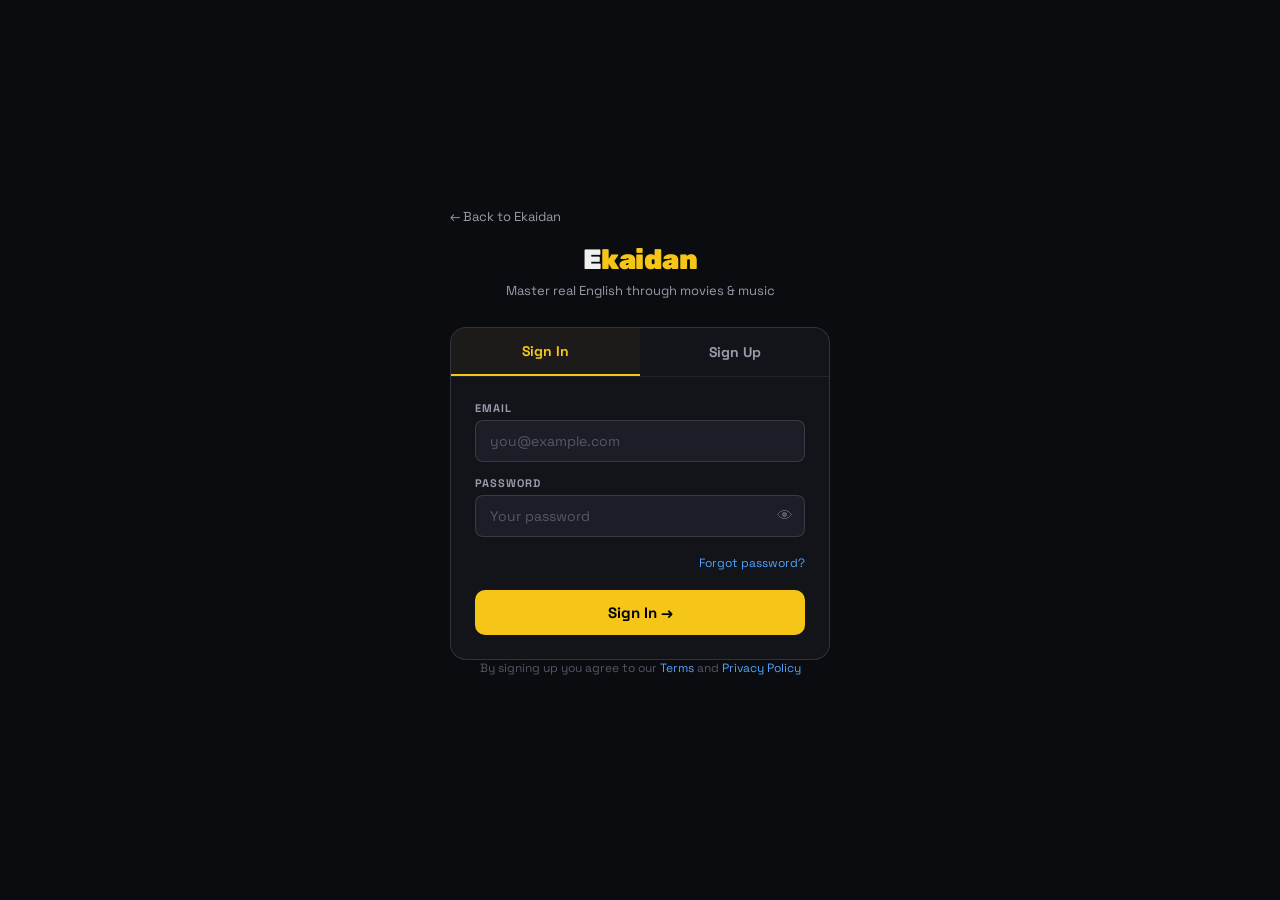
==== auth_page.html @ c8263b93 "twentysix" ====
<!DOCTYPE html>
<html lang="en">
<head>
  <meta charset="UTF-8">
  <meta name="viewport" content="width=device-width, initial-scale=1.0">
  <title>Ekaidan — Sign In</title>
  <link rel="stylesheet" href="style.css">
  <style>
    body { display: flex; align-items: center; justify-content: center; min-height: 100vh; background: var(--bg); }

    .auth-wrap {
      width: 100%; max-width: 420px; padding: 20px;
    }

    .auth-logo {
      text-align: center; margin-bottom: 28px;
    }
    .auth-logo .logo { font-size: 28px; font-weight: 900; }
    .auth-logo p { font-size: 13px; color: var(--txt2); margin-top: 6px; }

    .auth-box {
      background: var(--bg2);
      border: 0.5px solid var(--border2);
      border-radius: 16px;
      overflow: hidden;
    }

    .auth-tabs {
      display: flex;
      border-bottom: 0.5px solid var(--border);
    }
    .auth-tab {
      flex: 1; padding: 14px; text-align: center;
      font-size: 14px; font-weight: 700; cursor: pointer;
      color: var(--txt2); transition: all 0.15s;
      background: none; border: none; font-family: 'Space Grotesk', sans-serif;
    }
    .auth-tab.active { color: var(--yellow); border-bottom: 2px solid var(--yellow); background: rgba(245,197,24,0.04); }

    .auth-form { padding: 24px; display: flex; flex-direction: column; gap: 14px; }

    .auth-field { display: flex; flex-direction: column; gap: 5px; }
    .auth-field label { font-size: 11px; color: var(--txt2); font-weight: 700; letter-spacing: 1px; text-transform: uppercase; }
    .auth-field input {
      background: var(--bg3); border: 0.5px solid var(--border2);
      border-radius: 8px; padding: 11px 14px;
      font-size: 14px; color: var(--txt); font-family: 'Space Grotesk', sans-serif;
      outline: none; transition: border-color 0.2s; width: 100%;
    }
    .auth-field input:focus { border-color: var(--yellow); }
    .auth-field input::placeholder { color: var(--txt3); }

    .auth-hint { font-size: 11px; color: var(--txt3); }

    .auth-btn {
      background: var(--yellow); color: #000;
      border: none; border-radius: 10px; padding: 13px;
      font-size: 15px; font-weight: 700; cursor: pointer;
      font-family: 'Space Grotesk', sans-serif;
      transition: all 0.15s; margin-top: 4px;
    }
    .auth-btn:hover { opacity: 0.9; transform: translateY(-1px); }
    .auth-btn:disabled { opacity: 0.5; cursor: not-allowed; transform: none; }

    .auth-divider {
      display: flex; align-items: center; gap: 10px;
      font-size: 11px; color: var(--txt3);
    }
    .auth-divider::before, .auth-divider::after {
      content: ''; flex: 1; height: 0.5px; background: var(--border2);
    }

    .auth-error {
      background: rgba(255,92,92,0.1); border: 0.5px solid rgba(255,92,92,0.3);
      border-radius: 8px; padding: 10px 14px;
      font-size: 13px; color: var(--red); display: none;
    }
    .auth-error.show { display: block; }

    .auth-success {
      background: rgba(34,217,138,0.1); border: 0.5px solid rgba(34,217,138,0.3);
      border-radius: 8px; padding: 10px 14px;
      font-size: 13px; color: var(--green); display: none; text-align: center;
    }
    .auth-success.show { display: block; }

    .auth-footer { text-align: center; padding: 0 24px 20px; font-size: 12px; color: var(--txt3); }
    .auth-footer a { color: var(--blue); cursor: pointer; text-decoration: none; }

    .password-wrap { position: relative; }
    .password-wrap input { padding-right: 42px; }
    .pw-toggle {
      position: absolute; right: 12px; top: 50%; transform: translateY(-50%);
      background: none; border: none; color: var(--txt3); cursor: pointer;
      font-size: 16px; padding: 0; line-height: 1;
    }
    .pw-toggle:hover { color: var(--txt2); }

    .username-check {
      font-size: 11px; margin-top: 3px; min-height: 14px;
    }
    .username-check.ok { color: var(--green); }
    .username-check.taken { color: var(--red); }

    .strength-bar { height: 3px; border-radius: 2px; margin-top: 5px; background: var(--bg3); overflow: hidden; }
    .strength-fill { height: 100%; border-radius: 2px; transition: all 0.3s; }

    .back-link {
      display: inline-flex; align-items: center; gap: 6px;
      font-size: 13px; color: var(--txt2); cursor: pointer;
      margin-bottom: 18px; text-decoration: none;
    }
    .back-link:hover { color: var(--txt); }
  </style>
</head>
<body>

<div class="auth-wrap">
  <a class="back-link" href="index.html">← Back to Ekaidan</a>

  <div class="auth-logo">
    <div class="logo">E<span>kaidan</span></div>
    <p>Master real English through movies &amp; music</p>
  </div>

  <div class="auth-box">
    <div class="auth-tabs">
      <button class="auth-tab active" id="tab-signin" onclick="switchTab('signin')">Sign In</button>
      <button class="auth-tab" id="tab-signup" onclick="switchTab('signup')">Sign Up</button>
    </div>

    <!-- SIGN IN -->
    <div id="form-signin" class="auth-form">
      <div class="auth-error" id="signin-error"></div>
      <div class="auth-field">
        <label>Email</label>
        <input type="email" id="signin-email" placeholder="you@example.com" autocomplete="email">
      </div>
      <div class="auth-field">
        <label>Password</label>
        <div class="password-wrap">
          <input type="password" id="signin-password" placeholder="Your password" autocomplete="current-password">
          <button class="pw-toggle" onclick="togglePw('signin-password', this)" type="button">👁</button>
        </div>
      </div>
      <div style="text-align:right">
        <a href="#" onclick="showReset()" style="font-size:12px;color:var(--blue);text-decoration:none">Forgot password?</a>
      </div>
      <button class="auth-btn" id="signin-btn" onclick="doSignIn()">Sign In →</button>
      <div class="auth-success" id="signin-success"></div>
    </div>

    <!-- SIGN UP -->
    <div id="form-signup" class="auth-form" style="display:none">
      <div class="auth-error" id="signup-error"></div>
      <div class="auth-field">
        <label>Username <span style="color:var(--txt3);font-weight:400">(shown on leaderboard)</span></label>
        <input type="text" id="signup-username" placeholder="e.g. Yuki_Kaze" maxlength="20"
               oninput="checkUsername(this.value)" autocomplete="username">
        <div class="username-check" id="username-check"></div>
      </div>
      <div class="auth-field">
        <label>Email</label>
        <input type="email" id="signup-email" placeholder="you@example.com" autocomplete="email">
      </div>
      <div class="auth-field">
        <label>Password</label>
        <div class="password-wrap">
          <input type="password" id="signup-password" placeholder="Min 8 characters"
                 oninput="checkStrength(this.value)" autocomplete="new-password">
          <button class="pw-toggle" onclick="togglePw('signup-password', this)" type="button">👁</button>
        </div>
        <div class="strength-bar"><div class="strength-fill" id="strength-fill"></div></div>
        <div class="auth-hint" id="strength-label"></div>
      </div>
      <button class="auth-btn" id="signup-btn" onclick="doSignUp()">Create Account →</button>
      <div class="auth-success" id="signup-success"></div>
    </div>

    <!-- PASSWORD RESET -->
    <div id="form-reset" class="auth-form" style="display:none">
      <div style="font-size:14px;color:var(--txt2);text-align:center;margin-bottom:4px">Enter your email to reset your password.</div>
      <div class="auth-error" id="reset-error"></div>
      <div class="auth-field">
        <label>Email</label>
        <input type="email" id="reset-email" placeholder="you@example.com">
      </div>
      <button class="auth-btn" onclick="doReset()">Send Reset Link →</button>
      <div class="auth-success" id="reset-success"></div>
      <div style="text-align:center"><a href="#" onclick="switchTab('signin')" style="font-size:12px;color:var(--txt2)">← Back to sign in</a></div>
    </div>
  </div>

  <div class="auth-footer">
    By signing up you agree to our <a href="#">Terms</a> and <a href="#">Privacy Policy</a>
  </div>
</div>

<script src="site.js"></script>
<script>
/* ── TAB SWITCH ── */
function switchTab(tab) {
  ['signin','signup'].forEach(t => {
    document.getElementById(`tab-${t}`).classList.toggle('active', t === tab);
    document.getElementById(`form-${t}`).style.display = t === tab ? 'flex' : 'none';
  });
  document.getElementById('form-reset').style.display = 'none';
  clearErrors();
}

function showReset() {
  ['signin','signup'].forEach(t => {
    document.getElementById(`tab-${t}`).classList.remove('active');
    document.getElementById(`form-${t}`).style.display = 'none';
  });
  document.getElementById('form-reset').style.display = 'flex';
}

function clearErrors() {
  document.querySelectorAll('.auth-error, .auth-success').forEach(el => {
    el.classList.remove('show'); el.textContent = '';
  });
}

/* ── PASSWORD TOGGLE ── */
function togglePw(id, btn) {
  const inp = document.getElementById(id);
  const show = inp.type === 'password';
  inp.type = show ? 'text' : 'password';
  btn.textContent = show ? '🙈' : '👁';
}

/* ── PASSWORD STRENGTH ── */
function checkStrength(pw) {
  const fill  = document.getElementById('strength-fill');
  const label = document.getElementById('strength-label');
  let score = 0;
  if (pw.length >= 8)  score++;
  if (/[A-Z]/.test(pw)) score++;
  if (/[0-9]/.test(pw)) score++;
  if (/[^A-Za-z0-9]/.test(pw)) score++;
  const colors = ['#ff5c5c','#ff8c3a','#f5c518','#22d98a'];
  const labels = ['Too short','Weak','Good','Strong 💪'];
  fill.style.width  = score ? (score * 25) + '%' : '0';
  fill.style.background = colors[score - 1] || 'transparent';
  label.textContent = pw.length ? labels[score - 1] || '' : '';
  label.style.color = colors[score - 1] || 'var(--txt3)';
}

/* ── USERNAME CHECK ── */
let usernameTimer;
async function checkUsername(val) {
  const el = document.getElementById('username-check');
  clearTimeout(usernameTimer);
  val = val.trim();
  if (!val) { el.textContent = ''; return; }
  if (!/^[a-zA-Z0-9_]{3,20}$/.test(val)) {
    el.textContent = 'Letters, numbers and _ only, 3–20 chars'; el.className = 'username-check taken'; return;
  }
  el.textContent = 'Checking…'; el.className = 'username-check';
  usernameTimer = setTimeout(async () => {
    try {
      const rows = await DB.getUserByUsername(val);
      if (rows && rows.length > 0) {
        el.textContent = '✗ Username taken'; el.className = 'username-check taken';
      } else {
        el.textContent = '✓ Available!'; el.className = 'username-check ok';
      }
    } catch { el.textContent = ''; }
  }, 500);
}

/* ── SIGN IN ── */
async function doSignIn() {
  const email = document.getElementById('signin-email').value.trim();
  const pw    = document.getElementById('signin-password').value;
  const errEl = document.getElementById('signin-error');
  const btn   = document.getElementById('signin-btn');

  if (!email || !pw) { showErr(errEl, 'Please fill in all fields.'); return; }

  btn.disabled = true; btn.textContent = 'Signing in…';
  try {
    const data = await AUTH.signIn(email, pw);
    if (data.error) { showErr(errEl, friendlyError(data.error.message)); return; }

    // Save session
    sessionStorage.setItem('ekaidan_session', JSON.stringify(data.session));
    sessionStorage.setItem('ekaidan_user', JSON.stringify(data.user));

    // Load profile then redirect
    const profile = await DB.getProfile(data.user.id);
    if (profile) sessionStorage.setItem('ekaidan_profile', JSON.stringify(profile));

    const redirect = sessionStorage.getItem('auth_redirect') || 'index.html';
    sessionStorage.removeItem('auth_redirect');
    window.location.href = redirect;
  } catch(e) {
    showErr(errEl, 'Something went wrong. Try again.');
  } finally {
    btn.disabled = false; btn.textContent = 'Sign In →';
  }
}

/* ── SIGN UP ── */
async function doSignUp() {
  const username = document.getElementById('signup-username').value.trim();
  const email    = document.getElementById('signup-email').value.trim();
  const pw       = document.getElementById('signup-password').value;
  const errEl    = document.getElementById('signup-error');
  const sucEl    = document.getElementById('signup-success');
  const btn      = document.getElementById('signup-btn');
  const checkEl  = document.getElementById('username-check');

  if (!username || !email || !pw) { showErr(errEl, 'Please fill in all fields.'); return; }
  if (!/^[a-zA-Z0-9_]{3,20}$/.test(username)) { showErr(errEl, 'Invalid username format.'); return; }
  if (pw.length < 8) { showErr(errEl, 'Password must be at least 8 characters.'); return; }
  if (checkEl.classList.contains('taken')) { showErr(errEl, 'Please choose a different username.'); return; }

  btn.disabled = true; btn.textContent = 'Creating account…';
  try {
    const data = await AUTH.signUp(email, pw);
    if (data.error) { showErr(errEl, friendlyError(data.error.message)); return; }

    // Insert profile row
    if (data.user) {
      await DB.insertProfile({ id: data.user.id, username, xp: 0, level: 1, streak: 0 });
    }

    sucEl.textContent = '🎉 Account created! Check your email to confirm, then sign in.';
    sucEl.classList.add('show');
    errEl.classList.remove('show');

    setTimeout(() => switchTab('signin'), 3000);
  } catch(e) {
    showErr(errEl, 'Something went wrong. Try again.');
  } finally {
    btn.disabled = false; btn.textContent = 'Create Account →';
  }
}

/* ── RESET ── */
async function doReset() {
  const email = document.getElementById('reset-email').value.trim();
  const errEl = document.getElementById('reset-error');
  const sucEl = document.getElementById('reset-success');
  if (!email) { showErr(errEl, 'Please enter your email.'); return; }
  try {
    await AUTH.resetPassword(email);
    sucEl.textContent = '✓ Reset link sent! Check your inbox.';
    sucEl.classList.add('show');
    errEl.classList.remove('show');
  } catch(e) {
    showErr(errEl, 'Could not send reset link. Check your email.');
  }
}

function showErr(el, msg) { el.textContent = msg; el.classList.add('show'); }
function friendlyError(msg) {
  if (msg.includes('Invalid login')) return 'Incorrect email or password.';
  if (msg.includes('already registered')) return 'This email is already registered.';
  if (msg.includes('not confirmed')) return 'Please confirm your email first.';
  return msg;
}

/* ── AUTO-FILL TAB FROM URL ── */
const params = new URLSearchParams(location.search);
if (params.get('tab') === 'signup') switchTab('signup');

/* ── ALREADY LOGGED IN? ── */
if (AUTH.currentUser()) {
  window.location.href = sessionStorage.getItem('auth_redirect') || 'index.html';
}
</script>
</body>
</html>
---- style.css ----
@import url('https://fonts.googleapis.com/css2?family=Space+Grotesk:wght@400;500;700&family=Rubik:wght@400;500;700;900&display=swap');
*{box-sizing:border-box;margin:0;padding:0}
:root{
  --bg:#0b0c10;--bg2:#13141a;--bg3:#1c1e27;
  --border:rgba(255,255,255,0.07);
  --border2:rgba(255,255,255,0.13);
  --txt:#f0f0f0;--txt2:#9a9aaa;--txt3:#555568;
  --yellow:#f5c518;--green:#22d98a;--blue:#4fa3ff;
  --purple:#a78bfa;--red:#ff5c5c;--orange:#ff8c3a;
  --r:10px;--r2:16px;
}
body{font-family:'Space Grotesk',sans-serif;background:var(--bg);color:var(--txt);overflow-x:hidden}
h1,h2,h3,.logo{font-family:'Rubik',sans-serif}

nav{display:flex;align-items:center;justify-content:space-between;padding:14px 28px;border-bottom:0.5px solid var(--border);background:var(--bg)}
.logo{font-size:20px;font-weight:900;letter-spacing:-0.5px;color:var(--txt)}
.logo span{color:var(--yellow)}
.nav-r{display:flex;align-items:center;gap:16px}
.xp-bar-mini{display:flex;align-items:center;gap:8px;background:var(--bg3);padding:6px 12px;border-radius:100px;border:0.5px solid var(--border2)}
.xp-track{width:80px;height:5px;background:var(--bg);border-radius:3px;overflow:hidden}
.xp-fill{height:100%;width:62%;background:var(--yellow);border-radius:3px;transition:width 0.6s}
.xp-label{font-size:12px;color:var(--yellow);font-weight:700}
.level-badge{background:var(--yellow);color:#000;font-size:11px;font-weight:700;padding:4px 10px;border-radius:100px}
.nav-btn{background:var(--green);color:#000;font-size:13px;font-weight:700;padding:7px 18px;border-radius:100px;border:none;cursor:pointer;font-family:'Space Grotesk',sans-serif}

.hero{padding:56px 28px 40px;text-align:center;position:relative}
.hero-eyebrow{display:inline-flex;align-items:center;gap:8px;background:var(--bg3);border:0.5px solid var(--border2);border-radius:100px;padding:5px 14px;font-size:12px;color:var(--txt2);margin-bottom:20px}
.pulse{width:7px;height:7px;background:var(--green);border-radius:50%;animation:pulse 1.4s ease-in-out infinite}
@keyframes pulse{0%,100%{transform:scale(1);opacity:1}50%{transform:scale(1.5);opacity:0.5}}
.hero h1{font-size:54px;font-weight:900;line-height:1.0;letter-spacing:-2px;margin-bottom:16px}
.hero h1 .hl{color:var(--yellow)}
.hero p{font-size:16px;color:var(--txt2);max-width:440px;margin:0 auto 28px;line-height:1.6}

.modes-row{display:flex;gap:10px;justify-content:center;flex-wrap:wrap;margin-bottom:40px}
.mode-btn{display:flex;align-items:center;gap:8px;background:var(--bg3);border:0.5px solid var(--border2);padding:10px 18px;border-radius:100px;font-size:14px;font-weight:500;cursor:pointer;transition:all 0.15s;color:var(--txt)}
.mode-btn:hover,.mode-btn.active{border-color:var(--yellow);color:var(--yellow)}
.mode-icon{font-size:16px;width:16px;height:16px}

.section{padding:0 28px 48px;max-width:860px;margin:0 auto}
.sec-head{display:flex;align-items:center;justify-content:space-between;margin-bottom:16px}
.sec-title{font-size:13px;font-weight:700;color:var(--txt2);letter-spacing:1.5px;text-transform:uppercase}
.sec-link{font-size:12px;color:var(--blue);cursor:pointer}

.scene-card-big{background:var(--bg2);border:0.5px solid var(--border2);border-radius:var(--r2);overflow:hidden;margin-bottom:12px;cursor:pointer;transition:border-color 0.15s}
.scene-card-big:hover{border-color:rgba(255,255,255,0.25)}
.scene-screen{background:var(--bg3);height:160px;display:flex;align-items:center;justify-content:center;position:relative;border-bottom:0.5px solid var(--border)}
.screen-inner{text-align:center}
.movie-title{font-size:11px;color:var(--txt3);letter-spacing:2px;text-transform:uppercase;margin-bottom:8px}
.play-circle{width:50px;height:50px;border-radius:50%;border:2px solid rgba(255,255,255,0.3);display:flex;align-items:center;justify-content:center;margin:0 auto}
.play-tri{border-left:18px solid #fff;border-top:10px solid transparent;border-bottom:10px solid transparent;margin-left:4px}
.scene-tags{display:flex;gap:6px;position:absolute;top:10px;left:12px}
.tag{font-size:10px;font-weight:700;padding:3px 9px;border-radius:100px}
.tag.diff-easy{background:rgba(34,217,138,0.15);color:var(--green)}
.tag.diff-med{background:rgba(245,197,24,0.15);color:var(--yellow)}
.tag.diff-hard{background:rgba(255,92,92,0.15);color:var(--red)}
.tag.genre{background:rgba(255,255,255,0.07);color:var(--txt2)}
.xp-tag{position:absolute;top:10px;right:12px;background:rgba(245,197,24,0.2);color:var(--yellow);font-size:11px;font-weight:700;padding:3px 9px;border-radius:100px}

.scene-bottom{display:flex;align-items:center;justify-content:space-between;padding:12px 16px}
.scene-info .title{font-size:14px;font-weight:700;margin-bottom:2px}
.scene-info .sub{font-size:12px;color:var(--txt2)}
.scene-meta{display:flex;gap:8px;align-items:center}
.hearts{display:flex;gap:3px}
.heart{width:10px;height:10px;background:var(--red);clip-path:polygon(50% 90%,10% 40%,30% 10%,50% 30%,70% 10%,90% 40%)}
.combo-badge{background:var(--orange);color:#fff;font-size:11px;font-weight:700;padding:3px 9px;border-radius:100px}

.cards-3{display:grid;grid-template-columns:repeat(3,1fr);gap:10px;margin-bottom:12px}
.mini-card{background:var(--bg2);border:0.5px solid var(--border2);border-radius:var(--r);padding:14px;cursor:pointer;transition:border-color 0.2s,transform 0.15s}
.mini-card:hover{border-color:rgba(255,255,255,0.2);transform:translateY(-2px)}
.mini-card .mc-icon{font-size:22px;width:22px;height:22px;margin-bottom:10px}
.mini-card .mc-title{font-size:13px;font-weight:700;margin-bottom:3px}
.mini-card .mc-sub{font-size:11px;color:var(--txt2);line-height:1.4}
.mini-card .mc-xp{font-size:11px;color:var(--yellow);font-weight:700;margin-top:8px}

.challenge-section{background:var(--bg2);border:0.5px solid var(--border2);border-radius:var(--r2);padding:20px;margin-bottom:48px;margin-left:28px;margin-right:28px;max-width:860px;margin-left:auto;margin-right:auto}
.ch-head{display:flex;align-items:center;justify-content:space-between;margin-bottom:16px}
.ch-title{font-size:15px;font-weight:700}
.ch-badge{background:rgba(167,139,250,0.2);color:var(--purple);font-size:11px;font-weight:700;padding:4px 10px;border-radius:100px}
.ch-question{font-size:20px;font-weight:700;text-align:center;margin:20px 0;color:var(--txt)}
.ch-blanks{text-align:center;margin-bottom:20px}
.blank{display:inline-block;border-bottom:2px solid var(--yellow);min-width:80px;text-align:center;color:var(--yellow);font-weight:700;font-size:18px;padding:0 4px;margin:0 4px}
.ch-options{display:grid;grid-template-columns:1fr 1fr;gap:8px}
.ch-opt{background:var(--bg3);border:0.5px solid var(--border2);padding:11px 16px;border-radius:var(--r);font-size:14px;cursor:pointer;transition:all 0.15s;text-align:center;color:var(--txt)}
.ch-opt:hover{border-color:var(--blue);color:var(--blue)}
.ch-opt.correct{border-color:var(--green);background:rgba(34,217,138,0.1);color:var(--green)}
.ch-opt.wrong{border-color:var(--red);background:rgba(255,92,92,0.1);color:var(--red)}
.ch-timer{display:flex;align-items:center;gap:8px;font-size:13px;color:var(--txt2)}
.timer-track{flex:1;height:4px;background:var(--bg3);border-radius:2px;overflow:hidden}
.timer-fill{height:100%;background:var(--yellow);border-radius:2px;transition:width 0.1s linear}

.leaderboard{background:var(--bg2);border:0.5px solid var(--border2);border-radius:var(--r2);overflow:hidden;margin-bottom:48px;margin-left:auto;margin-right:auto;max-width:860px}
.lb-head{padding:14px 18px;border-bottom:0.5px solid var(--border);display:flex;align-items:center;justify-content:space-between}
.lb-title{font-size:14px;font-weight:700}
.lb-sub{font-size:12px;color:var(--txt2)}
.lb-row{display:flex;align-items:center;gap:12px;padding:10px 18px;border-bottom:0.5px solid var(--border)}
.lb-row:last-child{border-bottom:none}
.lb-row.me{background:rgba(245,197,24,0.05);border-color:rgba(245,197,24,0.15)}
.lb-rank{font-size:13px;font-weight:700;color:var(--txt3);width:24px;text-align:center}
.lb-rank.gold{color:var(--yellow)}
.lb-rank.silver{color:#aaa}
.lb-rank.bronze{color:var(--orange)}
.lb-avatar{width:30px;height:30px;border-radius:50%;display:flex;align-items:center;justify-content:center;font-size:12px;font-weight:700}
.lb-name{flex:1;font-size:13px;font-weight:500}
.lb-name .lb-you{font-size:10px;background:rgba(245,197,24,0.2);color:var(--yellow);padding:2px 6px;border-radius:100px;margin-left:6px;font-weight:700}
.lb-score{font-size:13px;font-weight:700;color:var(--yellow)}
.lb-streak{font-size:11px;color:var(--txt2);margin-left:8px}

.daily-row{display:grid;grid-template-columns:1fr 1fr;gap:10px;padding:0 28px 48px;max-width:860px;margin:0 auto}
.daily-card{background:var(--bg2);border:0.5px solid var(--border2);border-radius:var(--r2);padding:18px;position:relative;overflow:hidden}
.dc-top{display:flex;align-items:flex-start;justify-content:space-between;margin-bottom:10px}
.dc-icon{font-size:22px;width:22px;height:22px}
.dc-done{background:rgba(34,217,138,0.15);color:var(--green);font-size:10px;font-weight:700;padding:3px 8px;border-radius:100px}
.dc-pending{background:rgba(245,197,24,0.15);color:var(--yellow);font-size:10px;font-weight:700;padding:3px 8px;border-radius:100px}
.dc-title{font-size:14px;font-weight:700;margin-bottom:4px}
.dc-sub{font-size:12px;color:var(--txt2);margin-bottom:12px;line-height:1.5}
.dc-xp{font-size:12px;color:var(--yellow);font-weight:700}
.dc-progress{height:3px;background:var(--bg3);border-radius:2px;margin-top:10px;overflow:hidden}
.dc-fill{height:100%;border-radius:2px;background:var(--green)}

.streak-row{display:flex;gap:10px;padding:0 28px 48px;max-width:860px;margin:0 auto}
.streak-big{background:var(--bg2);border:0.5px solid var(--border2);border-radius:var(--r2);padding:18px;flex:1;text-align:center}
.streak-num{font-size:48px;font-weight:900;color:var(--yellow);line-height:1;font-family:'Rubik',sans-serif}
.streak-sub{font-size:12px;color:var(--txt2);margin-top:4px}
.flame-row{display:flex;justify-content:center;gap:4px;margin-top:10px}
.flame{width:12px;height:14px;background:var(--orange);clip-path:polygon(50% 0%,100% 40%,80% 100%,20% 100%,0% 40%);opacity:0.3}
.flame.lit{opacity:1}
.badges-grid{display:grid;grid-template-columns:repeat(4,1fr);gap:8px;flex:2}
.badge-item{background:var(--bg3);border:0.5px solid var(--border2);border-radius:var(--r);padding:10px;text-align:center}
.badge-icon{font-size:20px;width:20px;height:20px;margin:0 auto 6px}
.badge-name{font-size:10px;color:var(--txt2)}
.badge-item.locked{opacity:0.35}

.cta-band{background:var(--yellow);padding:36px 28px;text-align:center}
.cta-band h2{font-family:'Rubik',sans-serif;font-size:32px;font-weight:900;color:#000;margin-bottom:8px;letter-spacing:-1px}
.cta-band p{font-size:14px;color:rgba(0,0,0,0.6);margin-bottom:20px}
.cta-row{display:flex;gap:10px;justify-content:center;flex-wrap:wrap}
.cta-dark{background:#000;color:#fff;border:none;padding:12px 28px;border-radius:100px;font-size:14px;font-weight:700;cursor:pointer;font-family:'Space Grotesk',sans-serif}
.cta-ghost{background:transparent;color:#000;border:2px solid rgba(0,0,0,0.2);padding:11px 24px;border-radius:100px;font-size:13px;font-weight:600;cursor:pointer;font-family:'Space Grotesk',sans-serif}

footer{border-top:0.5px solid var(--border);padding:18px 28px;display:flex;justify-content:space-between;align-items:center;font-size:12px;color:var(--txt3)}


/* GRID */
.grid-2 {
  display: grid;
  grid-template-columns: 1fr 1fr;
  gap: 20px;
}

/* CARD */
.card {
  background: #111;
  border: 1px solid #222;
  border-radius: 14px;
  padding: 20px;
  box-shadow: 0 8px 24px rgba(0,0,0,0.3);
}

/* FORM */
.form-group {
  margin-bottom: 14px;
}

.form-group label {
  font-size: 12px;
  color: #aaa;
  display: block;
  margin-bottom: 4px;
}

.form-row {
  display: flex;
  gap: 10px;
}

.form-row > div {
  flex: 1;
}

/* INPUTS */
input, select {
  width: 100%;
  padding: 10px;
  border-radius: 8px;
  border: 1px solid #333;
  background: #0b0b0b;
  color: #fff;
}

/* BUTTON */
.btn-primary {
  margin-top: 12px;
  width: 100%;
  padding: 12px;
  border-radius: 10px;
  border: none;
  background: linear-gradient(135deg, #4fa3ff, #7b61ff);
  color: white;
  font-weight: bold;
  cursor: pointer;
  transition: 0.2s;
}

.btn-primary:hover {
  transform: translateY(-1px);
  opacity: 0.9;
}



@media (max-width: 800px) {
  .grid-2 {
    grid-template-columns: 1fr;
  }
}
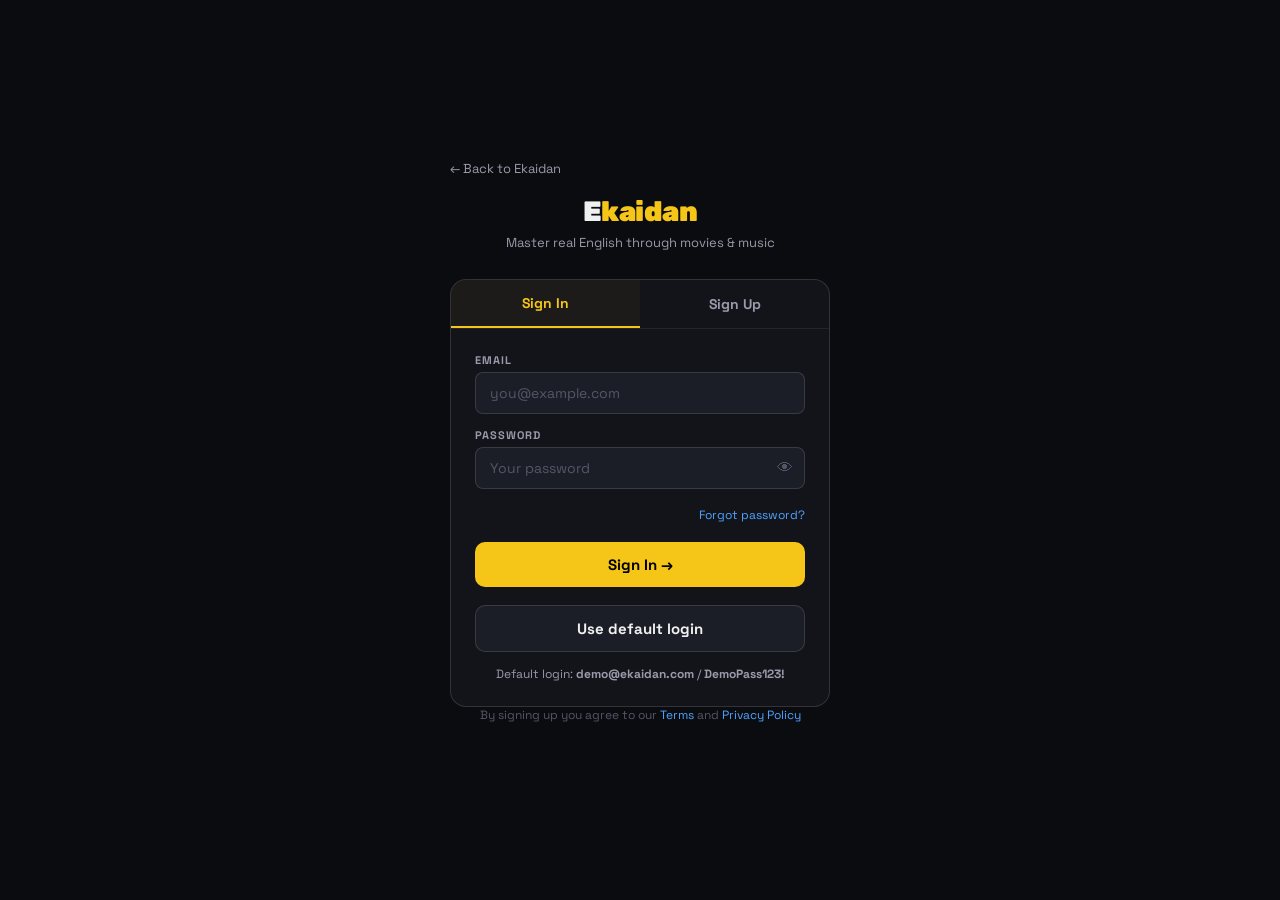
==== commit a22d1cb6: "first commit" ====
--- a/auth_page.html
+++ b/auth_page.html
@@ -1,22 +1,41 @@
 <!DOCTYPE html>
 <html lang="en">
+
 <head>
   <meta charset="UTF-8">
   <meta name="viewport" content="width=device-width, initial-scale=1.0">
   <title>Ekaidan — Sign In</title>
   <link rel="stylesheet" href="style.css">
   <style>
-    body { display: flex; align-items: center; justify-content: center; min-height: 100vh; background: var(--bg); }
+    body {
+      display: flex;
+      align-items: center;
+      justify-content: center;
+      min-height: 100vh;
+      background: var(--bg);
+    }
 
     .auth-wrap {
-      width: 100%; max-width: 420px; padding: 20px;
+      width: 100%;
+      max-width: 420px;
+      padding: 20px;
     }
 
     .auth-logo {
-      text-align: center; margin-bottom: 28px;
-    }
-    .auth-logo .logo { font-size: 28px; font-weight: 900; }
-    .auth-logo p { font-size: 13px; color: var(--txt2); margin-top: 6px; }
+      text-align: center;
+      margin-bottom: 28px;
+    }
+
+    .auth-logo .logo {
+      font-size: 28px;
+      font-weight: 900;
+    }
+
+    .auth-logo p {
+      font-size: 13px;
+      color: var(--txt2);
+      margin-top: 6px;
+    }
 
     .auth-box {
       background: var(--bg2);
@@ -29,348 +48,666 @@
       display: flex;
       border-bottom: 0.5px solid var(--border);
     }
+
     .auth-tab {
-      flex: 1; padding: 14px; text-align: center;
-      font-size: 14px; font-weight: 700; cursor: pointer;
-      color: var(--txt2); transition: all 0.15s;
-      background: none; border: none; font-family: 'Space Grotesk', sans-serif;
-    }
-    .auth-tab.active { color: var(--yellow); border-bottom: 2px solid var(--yellow); background: rgba(245,197,24,0.04); }
-
-    .auth-form { padding: 24px; display: flex; flex-direction: column; gap: 14px; }
-
-    .auth-field { display: flex; flex-direction: column; gap: 5px; }
-    .auth-field label { font-size: 11px; color: var(--txt2); font-weight: 700; letter-spacing: 1px; text-transform: uppercase; }
+      flex: 1;
+      padding: 14px;
+      text-align: center;
+      font-size: 14px;
+      font-weight: 700;
+      cursor: pointer;
+      color: var(--txt2);
+      transition: all 0.15s;
+      background: none;
+      border: none;
+      font-family: 'Space Grotesk', sans-serif;
+    }
+
+    .auth-tab.active {
+      color: var(--yellow);
+      border-bottom: 2px solid var(--yellow);
+      background: rgba(245, 197, 24, 0.04);
+    }
+
+    .auth-form {
+      padding: 24px;
+      display: flex;
+      flex-direction: column;
+      gap: 14px;
+    }
+
+    .auth-field {
+      display: flex;
+      flex-direction: column;
+      gap: 5px;
+    }
+
+    .auth-field label {
+      font-size: 11px;
+      color: var(--txt2);
+      font-weight: 700;
+      letter-spacing: 1px;
+      text-transform: uppercase;
+    }
+
     .auth-field input {
-      background: var(--bg3); border: 0.5px solid var(--border2);
-      border-radius: 8px; padding: 11px 14px;
-      font-size: 14px; color: var(--txt); font-family: 'Space Grotesk', sans-serif;
-      outline: none; transition: border-color 0.2s; width: 100%;
-    }
-    .auth-field input:focus { border-color: var(--yellow); }
-    .auth-field input::placeholder { color: var(--txt3); }
-
-    .auth-hint { font-size: 11px; color: var(--txt3); }
+      background: var(--bg3);
+      border: 0.5px solid var(--border2);
+      border-radius: 8px;
+      padding: 11px 14px;
+      font-size: 14px;
+      color: var(--txt);
+      font-family: 'Space Grotesk', sans-serif;
+      outline: none;
+      transition: border-color 0.2s;
+      width: 100%;
+    }
+
+    .auth-field input:focus {
+      border-color: var(--yellow);
+    }
+
+    .auth-field input::placeholder {
+      color: var(--txt3);
+    }
+
+    .auth-hint {
+      font-size: 11px;
+      color: var(--txt3);
+    }
 
     .auth-btn {
-      background: var(--yellow); color: #000;
-      border: none; border-radius: 10px; padding: 13px;
-      font-size: 15px; font-weight: 700; cursor: pointer;
+      background: var(--yellow);
+      color: #000;
+      border: none;
+      border-radius: 10px;
+      padding: 13px;
+      font-size: 15px;
+      font-weight: 700;
+      cursor: pointer;
       font-family: 'Space Grotesk', sans-serif;
-      transition: all 0.15s; margin-top: 4px;
-    }
-    .auth-btn:hover { opacity: 0.9; transform: translateY(-1px); }
-    .auth-btn:disabled { opacity: 0.5; cursor: not-allowed; transform: none; }
-
-    .auth-divider {
-      display: flex; align-items: center; gap: 10px;
-      font-size: 11px; color: var(--txt3);
-    }
-    .auth-divider::before, .auth-divider::after {
-      content: ''; flex: 1; height: 0.5px; background: var(--border2);
+      transition: all 0.15s;
+      margin-top: 4px;
+    }
+
+    .auth-btn:hover {
+      opacity: 0.9;
+      transform: translateY(-1px);
+    }
+
+    .auth-btn:disabled {
+      opacity: 0.5;
+      cursor: not-allowed;
+      transform: none;
     }
 
     .auth-error {
-      background: rgba(255,92,92,0.1); border: 0.5px solid rgba(255,92,92,0.3);
-      border-radius: 8px; padding: 10px 14px;
-      font-size: 13px; color: var(--red); display: none;
-    }
-    .auth-error.show { display: block; }
+      background: rgba(255, 92, 92, 0.1);
+      border: 0.5px solid rgba(255, 92, 92, 0.3);
+      border-radius: 8px;
+      padding: 10px 14px;
+      font-size: 13px;
+      color: var(--red);
+      display: none;
+    }
+
+    .auth-error.show {
+      display: block;
+    }
 
     .auth-success {
-      background: rgba(34,217,138,0.1); border: 0.5px solid rgba(34,217,138,0.3);
-      border-radius: 8px; padding: 10px 14px;
-      font-size: 13px; color: var(--green); display: none; text-align: center;
-    }
-    .auth-success.show { display: block; }
-
-    .auth-footer { text-align: center; padding: 0 24px 20px; font-size: 12px; color: var(--txt3); }
-    .auth-footer a { color: var(--blue); cursor: pointer; text-decoration: none; }
-
-    .password-wrap { position: relative; }
-    .password-wrap input { padding-right: 42px; }
+      background: rgba(34, 217, 138, 0.1);
+      border: 0.5px solid rgba(34, 217, 138, 0.3);
+      border-radius: 8px;
+      padding: 10px 14px;
+      font-size: 13px;
+      color: var(--green);
+      display: none;
+      text-align: center;
+    }
+
+    .auth-success.show {
+      display: block;
+    }
+
+    .auth-footer {
+      text-align: center;
+      padding: 0 24px 20px;
+      font-size: 12px;
+      color: var(--txt3);
+    }
+
+    .auth-footer a {
+      color: var(--blue);
+      cursor: pointer;
+      text-decoration: none;
+    }
+
+    .password-wrap {
+      position: relative;
+    }
+
+    .password-wrap input {
+      padding-right: 42px;
+    }
+
     .pw-toggle {
-      position: absolute; right: 12px; top: 50%; transform: translateY(-50%);
-      background: none; border: none; color: var(--txt3); cursor: pointer;
-      font-size: 16px; padding: 0; line-height: 1;
-    }
-    .pw-toggle:hover { color: var(--txt2); }
+      position: absolute;
+      right: 12px;
+      top: 50%;
+      transform: translateY(-50%);
+      background: none;
+      border: none;
+      color: var(--txt3);
+      cursor: pointer;
+      font-size: 16px;
+      padding: 0;
+      line-height: 1;
+    }
+
+    .pw-toggle:hover {
+      color: var(--txt2);
+    }
 
     .username-check {
-      font-size: 11px; margin-top: 3px; min-height: 14px;
-    }
-    .username-check.ok { color: var(--green); }
-    .username-check.taken { color: var(--red); }
-
-    .strength-bar { height: 3px; border-radius: 2px; margin-top: 5px; background: var(--bg3); overflow: hidden; }
-    .strength-fill { height: 100%; border-radius: 2px; transition: all 0.3s; }
+      font-size: 11px;
+      margin-top: 3px;
+      min-height: 14px;
+    }
+
+    .username-check.ok {
+      color: var(--green);
+    }
+
+    .username-check.taken {
+      color: var(--red);
+    }
+
+    .strength-bar {
+      height: 3px;
+      border-radius: 2px;
+      margin-top: 5px;
+      background: var(--bg3);
+      overflow: hidden;
+    }
+
+    .strength-fill {
+      height: 100%;
+      border-radius: 2px;
+      transition: all 0.3s;
+    }
 
     .back-link {
-      display: inline-flex; align-items: center; gap: 6px;
-      font-size: 13px; color: var(--txt2); cursor: pointer;
-      margin-bottom: 18px; text-decoration: none;
-    }
-    .back-link:hover { color: var(--txt); }
+      display: inline-flex;
+      align-items: center;
+      gap: 6px;
+      font-size: 13px;
+      color: var(--txt2);
+      cursor: pointer;
+      margin-bottom: 18px;
+      text-decoration: none;
+    }
+
+    .back-link:hover {
+      color: var(--txt);
+    }
+
+    .resend-box {
+      background: rgba(245, 197, 24, 0.07);
+      border: 0.5px solid rgba(245, 197, 24, 0.3);
+      border-radius: 10px;
+      padding: 14px 16px;
+      display: none;
+      flex-direction: column;
+      gap: 10px;
+    }
+
+    .resend-box.show {
+      display: flex;
+    }
+
+    .resend-box p {
+      font-size: 13px;
+      color: var(--txt2);
+      margin: 0;
+    }
+
+    .resend-btn {
+      background: var(--bg3);
+      color: var(--txt);
+      border: 0.5px solid var(--border2);
+      border-radius: 8px;
+      padding: 9px 14px;
+      font-size: 13px;
+      font-weight: 700;
+      cursor: pointer;
+      font-family: 'Space Grotesk', sans-serif;
+      transition: all 0.15s;
+    }
+
+    .resend-btn:hover {
+      border-color: var(--yellow);
+      color: var(--yellow);
+    }
+
+    .resend-btn:disabled {
+      opacity: 0.5;
+      cursor: not-allowed;
+    }
   </style>
 </head>
+
 <body>
-
-<div class="auth-wrap">
-  <a class="back-link" href="index.html">← Back to Ekaidan</a>
-
-  <div class="auth-logo">
-    <div class="logo">E<span>kaidan</span></div>
-    <p>Master real English through movies &amp; music</p>
-  </div>
-
-  <div class="auth-box">
-    <div class="auth-tabs">
-      <button class="auth-tab active" id="tab-signin" onclick="switchTab('signin')">Sign In</button>
-      <button class="auth-tab" id="tab-signup" onclick="switchTab('signup')">Sign Up</button>
+  <div class="auth-wrap">
+    <a class="back-link" href="index.html">← Back to Ekaidan</a>
+
+    <div class="auth-logo">
+      <div class="logo">E<span>kaidan</span></div>
+      <p>Master real English through movies &amp; music</p>
     </div>
 
-    <!-- SIGN IN -->
-    <div id="form-signin" class="auth-form">
-      <div class="auth-error" id="signin-error"></div>
-      <div class="auth-field">
-        <label>Email</label>
-        <input type="email" id="signin-email" placeholder="you@example.com" autocomplete="email">
+    <div class="auth-box">
+      <div class="auth-tabs">
+        <button class="auth-tab active" id="tab-signin" onclick="switchTab('signin')">Sign In</button>
+        <button class="auth-tab" id="tab-signup" onclick="switchTab('signup')">Sign Up</button>
       </div>
-      <div class="auth-field">
-        <label>Password</label>
-        <div class="password-wrap">
-          <input type="password" id="signin-password" placeholder="Your password" autocomplete="current-password">
-          <button class="pw-toggle" onclick="togglePw('signin-password', this)" type="button">👁</button>
+
+      <!-- SIGN IN -->
+      <div id="form-signin" class="auth-form">
+        <div class="auth-error" id="signin-error"></div>
+        <div class="auth-field">
+          <label>Email</label>
+          <input type="email" id="signin-email" placeholder="you@example.com" autocomplete="email">
+        </div>
+        <div class="auth-field">
+          <label>Password</label>
+          <div class="password-wrap">
+            <input type="password" id="signin-password" placeholder="Your password" autocomplete="current-password">
+            <button class="pw-toggle" onclick="togglePw('signin-password', this)" type="button">👁</button>
+          </div>
+        </div>
+        <div style="text-align:right">
+          <a href="#" onclick="showReset()" style="font-size:12px;color:var(--blue);text-decoration:none">Forgot
+            password?</a>
+        </div>
+        <button class="auth-btn" id="signin-btn" onclick="doSignIn()">Sign In →</button>
+        <button class="auth-btn"
+          style="margin-top:4px;background:var(--bg3);color:var(--txt);border:1px solid var(--border2);"
+          onclick="fillDemoCredentials()">Use default login</button>
+        <div style="font-size:12px;color:var(--txt2);text-align:center">
+          Default login: <strong>demo@ekaidan.com</strong> / <strong>DemoPass123!</strong>
+        </div>
+        <div class="auth-success" id="signin-success"></div>
+        <div class="resend-box" id="signin-resend-box">
+          <p>📧 Your email isn't confirmed yet. Check your inbox (and spam folder), or resend below.</p>
+          <button class="resend-btn" id="signin-resend-btn" onclick="doResendConfirmation('signin')">Resend confirmation
+            email</button>
         </div>
       </div>
-      <div style="text-align:right">
-        <a href="#" onclick="showReset()" style="font-size:12px;color:var(--blue);text-decoration:none">Forgot password?</a>
+
+      <!-- SIGN UP -->
+      <div id="form-signup" class="auth-form" style="display:none">
+        <div class="auth-error" id="signup-error"></div>
+        <div class="auth-field">
+          <label>Username <span style="color:var(--txt3);font-weight:400">(shown on leaderboard)</span></label>
+          <input type="text" id="signup-username" placeholder="e.g. Yuki_Kaze" maxlength="20"
+            oninput="checkUsername(this.value)" autocomplete="username">
+          <div class="username-check" id="username-check"></div>
+        </div>
+        <div class="auth-field">
+          <label>Email</label>
+          <input type="email" id="signup-email" placeholder="you@example.com" autocomplete="email">
+        </div>
+        <div class="auth-field">
+          <label>Password</label>
+          <div class="password-wrap">
+            <input type="password" id="signup-password" placeholder="Min 8 characters"
+              oninput="checkStrength(this.value)" autocomplete="new-password">
+            <button class="pw-toggle" onclick="togglePw('signup-password', this)" type="button">👁</button>
+          </div>
+          <div class="strength-bar">
+            <div class="strength-fill" id="strength-fill"></div>
+          </div>
+          <div class="auth-hint" id="strength-label"></div>
+        </div>
+        <button class="auth-btn" id="signup-btn" onclick="doSignUp()">Create Account →</button>
+        <div class="auth-success" id="signup-success"></div>
+        <div class="resend-box" id="signup-resend-box">
+          <p>📧 Didn't get the email? Check your spam folder, or click below to resend.</p>
+          <button class="resend-btn" id="signup-resend-btn" onclick="doResendConfirmation('signup')">Resend confirmation
+            email</button>
+        </div>
       </div>
-      <button class="auth-btn" id="signin-btn" onclick="doSignIn()">Sign In →</button>
-      <div class="auth-success" id="signin-success"></div>
+
+      <!-- PASSWORD RESET -->
+      <div id="form-reset" class="auth-form" style="display:none">
+        <div style="font-size:14px;color:var(--txt2);text-align:center;margin-bottom:4px">
+          Enter your email to reset your password.
+        </div>
+        <div class="auth-error" id="reset-error"></div>
+        <div class="auth-field">
+          <label>Email</label>
+          <input type="email" id="reset-email" placeholder="you@example.com">
+        </div>
+        <button class="auth-btn" onclick="doReset()">Send Reset Link →</button>
+        <div class="auth-success" id="reset-success"></div>
+        <div style="text-align:center">
+          <a href="#" onclick="switchTab('signin')" style="font-size:12px;color:var(--txt2)">← Back to sign in</a>
+        </div>
+      </div>
     </div>
 
-    <!-- SIGN UP -->
-    <div id="form-signup" class="auth-form" style="display:none">
-      <div class="auth-error" id="signup-error"></div>
-      <div class="auth-field">
-        <label>Username <span style="color:var(--txt3);font-weight:400">(shown on leaderboard)</span></label>
-        <input type="text" id="signup-username" placeholder="e.g. Yuki_Kaze" maxlength="20"
-               oninput="checkUsername(this.value)" autocomplete="username">
-        <div class="username-check" id="username-check"></div>
-      </div>
-      <div class="auth-field">
-        <label>Email</label>
-        <input type="email" id="signup-email" placeholder="you@example.com" autocomplete="email">
-      </div>
-      <div class="auth-field">
-        <label>Password</label>
-        <div class="password-wrap">
-          <input type="password" id="signup-password" placeholder="Min 8 characters"
-                 oninput="checkStrength(this.value)" autocomplete="new-password">
-          <button class="pw-toggle" onclick="togglePw('signup-password', this)" type="button">👁</button>
-        </div>
-        <div class="strength-bar"><div class="strength-fill" id="strength-fill"></div></div>
-        <div class="auth-hint" id="strength-label"></div>
-      </div>
-      <button class="auth-btn" id="signup-btn" onclick="doSignUp()">Create Account →</button>
-      <div class="auth-success" id="signup-success"></div>
-    </div>
-
-    <!-- PASSWORD RESET -->
-    <div id="form-reset" class="auth-form" style="display:none">
-      <div style="font-size:14px;color:var(--txt2);text-align:center;margin-bottom:4px">Enter your email to reset your password.</div>
-      <div class="auth-error" id="reset-error"></div>
-      <div class="auth-field">
-        <label>Email</label>
-        <input type="email" id="reset-email" placeholder="you@example.com">
-      </div>
-      <button class="auth-btn" onclick="doReset()">Send Reset Link →</button>
-      <div class="auth-success" id="reset-success"></div>
-      <div style="text-align:center"><a href="#" onclick="switchTab('signin')" style="font-size:12px;color:var(--txt2)">← Back to sign in</a></div>
+    <div class="auth-footer">
+      By signing up you agree to our <a href="#">Terms</a> and <a href="#">Privacy Policy</a>
     </div>
   </div>
 
-  <div class="auth-footer">
-    By signing up you agree to our <a href="#">Terms</a> and <a href="#">Privacy Policy</a>
-  </div>
-</div>
-
-<script src="site.js"></script>
-<script>
-/* ── TAB SWITCH ── */
-function switchTab(tab) {
-  ['signin','signup'].forEach(t => {
-    document.getElementById(`tab-${t}`).classList.toggle('active', t === tab);
-    document.getElementById(`form-${t}`).style.display = t === tab ? 'flex' : 'none';
-  });
-  document.getElementById('form-reset').style.display = 'none';
-  clearErrors();
-}
-
-function showReset() {
-  ['signin','signup'].forEach(t => {
-    document.getElementById(`tab-${t}`).classList.remove('active');
-    document.getElementById(`form-${t}`).style.display = 'none';
-  });
-  document.getElementById('form-reset').style.display = 'flex';
-}
-
-function clearErrors() {
-  document.querySelectorAll('.auth-error, .auth-success').forEach(el => {
-    el.classList.remove('show'); el.textContent = '';
-  });
-}
-
-/* ── PASSWORD TOGGLE ── */
-function togglePw(id, btn) {
-  const inp = document.getElementById(id);
-  const show = inp.type === 'password';
-  inp.type = show ? 'text' : 'password';
-  btn.textContent = show ? '🙈' : '👁';
-}
-
-/* ── PASSWORD STRENGTH ── */
-function checkStrength(pw) {
-  const fill  = document.getElementById('strength-fill');
-  const label = document.getElementById('strength-label');
-  let score = 0;
-  if (pw.length >= 8)  score++;
-  if (/[A-Z]/.test(pw)) score++;
-  if (/[0-9]/.test(pw)) score++;
-  if (/[^A-Za-z0-9]/.test(pw)) score++;
-  const colors = ['#ff5c5c','#ff8c3a','#f5c518','#22d98a'];
-  const labels = ['Too short','Weak','Good','Strong 💪'];
-  fill.style.width  = score ? (score * 25) + '%' : '0';
-  fill.style.background = colors[score - 1] || 'transparent';
-  label.textContent = pw.length ? labels[score - 1] || '' : '';
-  label.style.color = colors[score - 1] || 'var(--txt3)';
-}
-
-/* ── USERNAME CHECK ── */
-let usernameTimer;
-async function checkUsername(val) {
-  const el = document.getElementById('username-check');
-  clearTimeout(usernameTimer);
-  val = val.trim();
-  if (!val) { el.textContent = ''; return; }
-  if (!/^[a-zA-Z0-9_]{3,20}$/.test(val)) {
-    el.textContent = 'Letters, numbers and _ only, 3–20 chars'; el.className = 'username-check taken'; return;
-  }
-  el.textContent = 'Checking…'; el.className = 'username-check';
-  usernameTimer = setTimeout(async () => {
-    try {
-      const rows = await DB.getUserByUsername(val);
-      if (rows && rows.length > 0) {
-        el.textContent = '✗ Username taken'; el.className = 'username-check taken';
-      } else {
-        el.textContent = '✓ Available!'; el.className = 'username-check ok';
+  <script src="site_js_final.js"></script>
+  <script>
+    const EMAIL_REDIRECT_URL = 'http://127.0.0.1:5500/auth_page.html';
+
+    function switchTab(tab) {
+      ['signin', 'signup'].forEach(t => {
+        document.getElementById(`tab-${t}`).classList.toggle('active', t === tab);
+        document.getElementById(`form-${t}`).style.display = t === tab ? 'flex' : 'none';
+      });
+      document.getElementById('form-reset').style.display = 'none';
+      clearErrors();
+    }
+
+    function showReset() {
+      ['signin', 'signup'].forEach(t => {
+        document.getElementById(`tab-${t}`).classList.remove('active');
+        document.getElementById(`form-${t}`).style.display = 'none';
+      });
+      document.getElementById('form-reset').style.display = 'flex';
+    }
+
+    function clearErrors() {
+      document.querySelectorAll('.auth-error, .auth-success').forEach(el => {
+        el.classList.remove('show'); el.textContent = '';
+      });
+      document.querySelectorAll('.resend-box').forEach(el => el.classList.remove('show'));
+    }
+
+    function fillDemoCredentials() {
+      document.getElementById('signin-email').value = 'demo@ekaidan.com';
+      document.getElementById('signin-password').value = 'DemoPass123!';
+      clearErrors();
+    }
+
+    function togglePw(id, btn) {
+      const inp = document.getElementById(id);
+      const show = inp.type === 'password';
+      inp.type = show ? 'text' : 'password';
+      btn.textContent = show ? '🙈' : '👁';
+    }
+
+    function checkStrength(pw) {
+      const fill = document.getElementById('strength-fill');
+      const label = document.getElementById('strength-label');
+      let score = 0;
+      if (pw.length >= 8) score++;
+      if (/[A-Z]/.test(pw)) score++;
+      if (/[0-9]/.test(pw)) score++;
+      if (/[^A-Za-z0-9]/.test(pw)) score++;
+      const colors = ['#ff5c5c', '#ff8c3a', '#f5c518', '#22d98a'];
+      const labels = ['Too short', 'Weak', 'Good', 'Strong 💪'];
+      fill.style.width = score ? (score * 25) + '%' : '0';
+      fill.style.background = colors[score - 1] || 'transparent';
+      label.textContent = pw.length ? labels[score - 1] || '' : '';
+      label.style.color = colors[score - 1] || 'var(--txt3)';
+    }
+
+    let usernameTimer;
+    async function checkUsername(val) {
+      const el = document.getElementById('username-check');
+      clearTimeout(usernameTimer);
+      val = val.trim();
+      if (!val) { el.textContent = ''; return; }
+      if (!/^[a-zA-Z0-9_]{3,20}$/.test(val)) {
+        el.textContent = 'Letters, numbers and _ only, 3–20 chars';
+        el.className = 'username-check taken';
+        return;
       }
-    } catch { el.textContent = ''; }
-  }, 500);
-}
-
-/* ── SIGN IN ── */
-async function doSignIn() {
-  const email = document.getElementById('signin-email').value.trim();
-  const pw    = document.getElementById('signin-password').value;
-  const errEl = document.getElementById('signin-error');
-  const btn   = document.getElementById('signin-btn');
-
-  if (!email || !pw) { showErr(errEl, 'Please fill in all fields.'); return; }
-
-  btn.disabled = true; btn.textContent = 'Signing in…';
-  try {
-    const data = await AUTH.signIn(email, pw);
-    if (data.error) { showErr(errEl, friendlyError(data.error.message)); return; }
-
-    // Save session
-    sessionStorage.setItem('ekaidan_session', JSON.stringify(data.session));
-    sessionStorage.setItem('ekaidan_user', JSON.stringify(data.user));
-
-    // Load profile then redirect
-    const profile = await DB.getProfile(data.user.id);
-    if (profile) sessionStorage.setItem('ekaidan_profile', JSON.stringify(profile));
-
-    const redirect = sessionStorage.getItem('auth_redirect') || 'index.html';
-    sessionStorage.removeItem('auth_redirect');
-    window.location.href = redirect;
-  } catch(e) {
-    showErr(errEl, 'Something went wrong. Try again.');
-  } finally {
-    btn.disabled = false; btn.textContent = 'Sign In →';
-  }
-}
-
-/* ── SIGN UP ── */
-async function doSignUp() {
-  const username = document.getElementById('signup-username').value.trim();
-  const email    = document.getElementById('signup-email').value.trim();
-  const pw       = document.getElementById('signup-password').value;
-  const errEl    = document.getElementById('signup-error');
-  const sucEl    = document.getElementById('signup-success');
-  const btn      = document.getElementById('signup-btn');
-  const checkEl  = document.getElementById('username-check');
-
-  if (!username || !email || !pw) { showErr(errEl, 'Please fill in all fields.'); return; }
-  if (!/^[a-zA-Z0-9_]{3,20}$/.test(username)) { showErr(errEl, 'Invalid username format.'); return; }
-  if (pw.length < 8) { showErr(errEl, 'Password must be at least 8 characters.'); return; }
-  if (checkEl.classList.contains('taken')) { showErr(errEl, 'Please choose a different username.'); return; }
-
-  btn.disabled = true; btn.textContent = 'Creating account…';
-  try {
-    const data = await AUTH.signUp(email, pw);
-    if (data.error) { showErr(errEl, friendlyError(data.error.message)); return; }
-
-    // Insert profile row
-    if (data.user) {
-      await DB.insertProfile({ id: data.user.id, username, xp: 0, level: 1, streak: 0 });
-    }
-
-    sucEl.textContent = '🎉 Account created! Check your email to confirm, then sign in.';
-    sucEl.classList.add('show');
-    errEl.classList.remove('show');
-
-    setTimeout(() => switchTab('signin'), 3000);
-  } catch(e) {
-    showErr(errEl, 'Something went wrong. Try again.');
-  } finally {
-    btn.disabled = false; btn.textContent = 'Create Account →';
-  }
-}
-
-/* ── RESET ── */
-async function doReset() {
-  const email = document.getElementById('reset-email').value.trim();
-  const errEl = document.getElementById('reset-error');
-  const sucEl = document.getElementById('reset-success');
-  if (!email) { showErr(errEl, 'Please enter your email.'); return; }
-  try {
-    await AUTH.resetPassword(email);
-    sucEl.textContent = '✓ Reset link sent! Check your inbox.';
-    sucEl.classList.add('show');
-    errEl.classList.remove('show');
-  } catch(e) {
-    showErr(errEl, 'Could not send reset link. Check your email.');
-  }
-}
-
-function showErr(el, msg) { el.textContent = msg; el.classList.add('show'); }
-function friendlyError(msg) {
-  if (msg.includes('Invalid login')) return 'Incorrect email or password.';
-  if (msg.includes('already registered')) return 'This email is already registered.';
-  if (msg.includes('not confirmed')) return 'Please confirm your email first.';
-  return msg;
-}
-
-/* ── AUTO-FILL TAB FROM URL ── */
-const params = new URLSearchParams(location.search);
-if (params.get('tab') === 'signup') switchTab('signup');
-
-/* ── ALREADY LOGGED IN? ── */
-if (AUTH.currentUser()) {
-  window.location.href = sessionStorage.getItem('auth_redirect') || 'index.html';
-}
-</script>
+      el.textContent = 'Checking…';
+      el.className = 'username-check';
+      usernameTimer = setTimeout(async () => {
+        try {
+          const rows = await DB.getUserByUsername(val);
+          if (rows && rows.length > 0) {
+            el.textContent = '✗ Username taken';
+            el.className = 'username-check taken';
+          } else {
+            el.textContent = '✓ Available!';
+            el.className = 'username-check ok';
+          }
+        } catch { el.textContent = ''; }
+      }, 500);
+    }
+
+    async function doSignIn() {
+      const email = document.getElementById('signin-email').value.trim();
+      const pw = document.getElementById('signin-password').value;
+      const errEl = document.getElementById('signin-error');
+      const sucEl = document.getElementById('signin-success');
+      const btn = document.getElementById('signin-btn');
+      const resendBox = document.getElementById('signin-resend-box');
+
+      errEl.classList.remove('show');
+      sucEl.classList.remove('show');
+      resendBox.classList.remove('show');
+      if (!email || !pw) { showErr(errEl, 'Please fill in all fields.'); return; }
+
+      btn.disabled = true;
+      btn.textContent = 'Signing in…';
+      try {
+        const data = await AUTH.signIn(email, pw);
+        if (data.error) {
+          const msg = data.error.message || '';
+          if (msg.toLowerCase().includes('not confirmed') ||
+            msg.toLowerCase().includes('email_not_confirmed') ||
+            msg.toLowerCase().includes('confirm your email')) {
+            showErr(errEl, 'Please confirm your email before signing in.');
+            resendBox.classList.add('show');
+            return;
+          }
+          showErr(errEl, friendlyError(msg));
+          return;
+        }
+
+        // Raw REST API returns tokens at top level
+        const session = { access_token: data.access_token, refresh_token: data.refresh_token };
+        const user = data.user || data;
+
+        sessionStorage.setItem('ekaidan_session', JSON.stringify(session));
+        sessionStorage.setItem('ekaidan_user', JSON.stringify(user));
+
+        const profile = await DB.getProfile(user.id);
+        if (profile) sessionStorage.setItem('ekaidan_profile', JSON.stringify(profile));
+
+        const redirect = sessionStorage.getItem('auth_redirect') || 'index.html';
+        sessionStorage.removeItem('auth_redirect');
+        window.location.href = redirect;
+
+      } catch (e) {
+        console.error('Sign in error:', e);
+        showErr(errEl, 'Something went wrong. Try again.');
+      } finally {
+        btn.disabled = false;
+        btn.textContent = 'Sign In →';
+      }
+    }
+
+    async function doSignUp() {
+      const username = document.getElementById('signup-username').value.trim();
+      const email = document.getElementById('signup-email').value.trim();
+      const pw = document.getElementById('signup-password').value;
+      const errEl = document.getElementById('signup-error');
+      const sucEl = document.getElementById('signup-success');
+      const btn = document.getElementById('signup-btn');
+      const checkEl = document.getElementById('username-check');
+      const resendBox = document.getElementById('signup-resend-box');
+
+      errEl.classList.remove('show');
+      sucEl.classList.remove('show');
+      resendBox.classList.remove('show');
+
+      if (!username || !email || !pw) { showErr(errEl, 'Please fill in all fields.'); return; }
+      if (!/^[a-zA-Z0-9_]{3,20}$/.test(username)) { showErr(errEl, 'Invalid username format.'); return; }
+      if (pw.length < 8) { showErr(errEl, 'Password must be at least 8 characters.'); return; }
+      if (checkEl.classList.contains('taken')) { showErr(errEl, 'Please choose a different username.'); return; }
+
+      btn.disabled = true;
+      btn.textContent = 'Creating account…';
+      try {
+        const data = await AUTH.signUp(email, pw, { emailRedirectTo: EMAIL_REDIRECT_URL });
+
+        if (data.error) { showErr(errEl, friendlyError(data.error.message)); return; }
+
+        // FIX: handle both response shapes from raw REST API
+        const userId = data.user?.id || data.id;
+        console.log('Signup response:', JSON.stringify(data));
+        console.log('Extracted userId:', userId);
+
+        if (userId) {
+          try {
+            await DB.upsertProfile({ id: userId, username, xp: 0, level: 1, streak: 0 });
+            console.log('✅ Profile saved!');
+          } catch (profileErr) {
+            console.error('❌ Profile save error:', profileErr.message);
+          }
+        } else {
+          console.warn('⚠️ No userId in response. Full response:', data);
+        }
+
+        sucEl.textContent = '🎉 Account created! Check your email to confirm, then sign in.';
+        sucEl.classList.add('show');
+        resendBox.classList.add('show');
+
+      } catch (e) {
+        console.error('Signup error:', e);
+        showErr(errEl, 'Something went wrong. Try again.');
+      } finally {
+        btn.disabled = false;
+        btn.textContent = 'Create Account →';
+      }
+    }
+
+    async function doResendConfirmation(context) {
+      const emailId = context === 'signup' ? 'signup-email' : 'signin-email';
+      const btnId = context === 'signup' ? 'signup-resend-btn' : 'signin-resend-btn';
+      const email = document.getElementById(emailId)?.value.trim();
+      const btn = document.getElementById(btnId);
+
+      if (!email) { alert('Please enter your email address first.'); return; }
+
+      btn.disabled = true;
+      btn.textContent = 'Sending…';
+      try {
+        const r = await AUTH.resendConfirmation(email, EMAIL_REDIRECT_URL);
+        if (r.error) {
+          alert('Could not resend: ' + r.error.message);
+          btn.disabled = false;
+          btn.textContent = 'Resend confirmation email';
+        } else {
+          btn.textContent = '✓ Sent! Check your inbox & spam';
+          btn.style.color = 'var(--green)';
+          setTimeout(() => {
+            btn.textContent = 'Resend confirmation email';
+            btn.style.color = '';
+            btn.disabled = false;
+          }, 30000);
+        }
+      } catch (e) {
+        alert('Could not resend. Try again later.');
+        btn.disabled = false;
+        btn.textContent = 'Resend confirmation email';
+      }
+    }
+
+    async function doReset() {
+      const email = document.getElementById('reset-email').value.trim();
+      const errEl = document.getElementById('reset-error');
+      const sucEl = document.getElementById('reset-success');
+      if (!email) { showErr(errEl, 'Please enter your email.'); return; }
+      try {
+        await AUTH.resetPassword(email);
+        sucEl.textContent = '✓ Reset link sent! Check your inbox.';
+        sucEl.classList.add('show');
+        errEl.classList.remove('show');
+      } catch (e) {
+        showErr(errEl, 'Could not send reset link. Check your email.');
+      }
+    }
+
+    function showErr(el, msg) { el.textContent = msg; el.classList.add('show'); }
+
+    function friendlyError(msg) {
+      if (!msg) return 'Something went wrong. Try again.';
+      const m = msg.toLowerCase();
+      if (m.includes('invalid login') || m.includes('invalid_credentials'))
+        return 'Incorrect email or password.';
+      if (m.includes('already registered'))
+        return 'This email is already registered. Try signing in instead.';
+      if (m.includes('not confirmed') || m.includes('email_not_confirmed'))
+        return 'Email not confirmed. Check inbox/spam, or use the resend button.';
+      if (m.includes('email_address_invalid') || m.includes('invalid email'))
+        return 'Please enter a valid email address.';
+      if (m.includes('over_email_send_rate_limit') || m.includes('rate limit'))
+        return 'Too many emails sent. Please wait a few minutes and try again.';
+      if (m.includes('weak_password'))
+        return 'Password is too weak. Use at least 8 characters with letters and numbers.';
+      return msg;
+    }
+
+    (async function handleConfirmationRedirect() {
+      const hash = window.location.hash;
+      if (!hash.includes('access_token')) return;
+      const p = new URLSearchParams(hash.replace('#', '?'));
+      const accessToken = p.get('access_token');
+      const refreshToken = p.get('refresh_token');
+      const type = p.get('type');
+      if (!accessToken) return;
+      try {
+        const session = { access_token: accessToken, refresh_token: refreshToken };
+        sessionStorage.setItem('ekaidan_session', JSON.stringify(session));
+        if (type === 'recovery') {
+          const newPw = prompt('Enter your new password (min 8 characters):');
+          if (newPw && newPw.length >= 8) {
+            const r = await fetch(`${SUPABASE_URL}/auth/v1/user`, {
+              method: 'PUT',
+              headers: { apikey: SUPABASE_ANON, Authorization: `Bearer ${accessToken}`, 'Content-Type': 'application/json' },
+              body: JSON.stringify({ password: newPw })
+            });
+            if (!r.ok) alert('Could not update password. Try again.');
+            else { alert('Password updated!'); window.location.href = 'index.html'; }
+          }
+          return;
+        }
+        const r = await fetch(`${SUPABASE_URL}/auth/v1/user`, {
+          headers: { apikey: SUPABASE_ANON, Authorization: `Bearer ${accessToken}` }
+        });
+        const user = await r.json();
+        if (user?.id) {
+          sessionStorage.setItem('ekaidan_user', JSON.stringify(user));
+          const profile = await DB.getProfile(user.id);
+          if (profile) sessionStorage.setItem('ekaidan_profile', JSON.stringify(profile));
+        }
+        history.replaceState(null, '', location.pathname + location.search);
+        window.location.href = sessionStorage.getItem('auth_redirect') || 'index.html';
+      } catch (e) {
+        console.warn('Confirmation redirect handling failed:', e);
+      }
+    })();
+
+    const params = new URLSearchParams(location.search);
+    if (params.get('tab') === 'signup') switchTab('signup');
+
+    if (AUTH.currentUser()) {
+      window.location.href = sessionStorage.getItem('auth_redirect') || 'index.html';
+    }
+  </script>
 </body>
-</html>
+
+</html>
--- a/style.css
+++ b/style.css
@@ -1,144 +1,885 @@
-
 @import url('https://fonts.googleapis.com/css2?family=Space+Grotesk:wght@400;500;700&family=Rubik:wght@400;500;700;900&display=swap');
-*{box-sizing:border-box;margin:0;padding:0}
-:root{
-  --bg:#0b0c10;--bg2:#13141a;--bg3:#1c1e27;
-  --border:rgba(255,255,255,0.07);
-  --border2:rgba(255,255,255,0.13);
-  --txt:#f0f0f0;--txt2:#9a9aaa;--txt3:#555568;
-  --yellow:#f5c518;--green:#22d98a;--blue:#4fa3ff;
-  --purple:#a78bfa;--red:#ff5c5c;--orange:#ff8c3a;
-  --r:10px;--r2:16px;
-}
-body{font-family:'Space Grotesk',sans-serif;background:var(--bg);color:var(--txt);overflow-x:hidden}
-h1,h2,h3,.logo{font-family:'Rubik',sans-serif}
-
-nav{display:flex;align-items:center;justify-content:space-between;padding:14px 28px;border-bottom:0.5px solid var(--border);background:var(--bg)}
-.logo{font-size:20px;font-weight:900;letter-spacing:-0.5px;color:var(--txt)}
-.logo span{color:var(--yellow)}
-.nav-r{display:flex;align-items:center;gap:16px}
-.xp-bar-mini{display:flex;align-items:center;gap:8px;background:var(--bg3);padding:6px 12px;border-radius:100px;border:0.5px solid var(--border2)}
-.xp-track{width:80px;height:5px;background:var(--bg);border-radius:3px;overflow:hidden}
-.xp-fill{height:100%;width:62%;background:var(--yellow);border-radius:3px;transition:width 0.6s}
-.xp-label{font-size:12px;color:var(--yellow);font-weight:700}
-.level-badge{background:var(--yellow);color:#000;font-size:11px;font-weight:700;padding:4px 10px;border-radius:100px}
-.nav-btn{background:var(--green);color:#000;font-size:13px;font-weight:700;padding:7px 18px;border-radius:100px;border:none;cursor:pointer;font-family:'Space Grotesk',sans-serif}
-
-.hero{padding:56px 28px 40px;text-align:center;position:relative}
-.hero-eyebrow{display:inline-flex;align-items:center;gap:8px;background:var(--bg3);border:0.5px solid var(--border2);border-radius:100px;padding:5px 14px;font-size:12px;color:var(--txt2);margin-bottom:20px}
-.pulse{width:7px;height:7px;background:var(--green);border-radius:50%;animation:pulse 1.4s ease-in-out infinite}
-@keyframes pulse{0%,100%{transform:scale(1);opacity:1}50%{transform:scale(1.5);opacity:0.5}}
-.hero h1{font-size:54px;font-weight:900;line-height:1.0;letter-spacing:-2px;margin-bottom:16px}
-.hero h1 .hl{color:var(--yellow)}
-.hero p{font-size:16px;color:var(--txt2);max-width:440px;margin:0 auto 28px;line-height:1.6}
-
-.modes-row{display:flex;gap:10px;justify-content:center;flex-wrap:wrap;margin-bottom:40px}
-.mode-btn{display:flex;align-items:center;gap:8px;background:var(--bg3);border:0.5px solid var(--border2);padding:10px 18px;border-radius:100px;font-size:14px;font-weight:500;cursor:pointer;transition:all 0.15s;color:var(--txt)}
-.mode-btn:hover,.mode-btn.active{border-color:var(--yellow);color:var(--yellow)}
-.mode-icon{font-size:16px;width:16px;height:16px}
-
-.section{padding:0 28px 48px;max-width:860px;margin:0 auto}
-.sec-head{display:flex;align-items:center;justify-content:space-between;margin-bottom:16px}
-.sec-title{font-size:13px;font-weight:700;color:var(--txt2);letter-spacing:1.5px;text-transform:uppercase}
-.sec-link{font-size:12px;color:var(--blue);cursor:pointer}
-
-.scene-card-big{background:var(--bg2);border:0.5px solid var(--border2);border-radius:var(--r2);overflow:hidden;margin-bottom:12px;cursor:pointer;transition:border-color 0.15s}
-.scene-card-big:hover{border-color:rgba(255,255,255,0.25)}
-.scene-screen{background:var(--bg3);height:160px;display:flex;align-items:center;justify-content:center;position:relative;border-bottom:0.5px solid var(--border)}
-.screen-inner{text-align:center}
-.movie-title{font-size:11px;color:var(--txt3);letter-spacing:2px;text-transform:uppercase;margin-bottom:8px}
-.play-circle{width:50px;height:50px;border-radius:50%;border:2px solid rgba(255,255,255,0.3);display:flex;align-items:center;justify-content:center;margin:0 auto}
-.play-tri{border-left:18px solid #fff;border-top:10px solid transparent;border-bottom:10px solid transparent;margin-left:4px}
-.scene-tags{display:flex;gap:6px;position:absolute;top:10px;left:12px}
-.tag{font-size:10px;font-weight:700;padding:3px 9px;border-radius:100px}
-.tag.diff-easy{background:rgba(34,217,138,0.15);color:var(--green)}
-.tag.diff-med{background:rgba(245,197,24,0.15);color:var(--yellow)}
-.tag.diff-hard{background:rgba(255,92,92,0.15);color:var(--red)}
-.tag.genre{background:rgba(255,255,255,0.07);color:var(--txt2)}
-.xp-tag{position:absolute;top:10px;right:12px;background:rgba(245,197,24,0.2);color:var(--yellow);font-size:11px;font-weight:700;padding:3px 9px;border-radius:100px}
-
-.scene-bottom{display:flex;align-items:center;justify-content:space-between;padding:12px 16px}
-.scene-info .title{font-size:14px;font-weight:700;margin-bottom:2px}
-.scene-info .sub{font-size:12px;color:var(--txt2)}
-.scene-meta{display:flex;gap:8px;align-items:center}
-.hearts{display:flex;gap:3px}
-.heart{width:10px;height:10px;background:var(--red);clip-path:polygon(50% 90%,10% 40%,30% 10%,50% 30%,70% 10%,90% 40%)}
-.combo-badge{background:var(--orange);color:#fff;font-size:11px;font-weight:700;padding:3px 9px;border-radius:100px}
-
-.cards-3{display:grid;grid-template-columns:repeat(3,1fr);gap:10px;margin-bottom:12px}
-.mini-card{background:var(--bg2);border:0.5px solid var(--border2);border-radius:var(--r);padding:14px;cursor:pointer;transition:border-color 0.2s,transform 0.15s}
-.mini-card:hover{border-color:rgba(255,255,255,0.2);transform:translateY(-2px)}
-.mini-card .mc-icon{font-size:22px;width:22px;height:22px;margin-bottom:10px}
-.mini-card .mc-title{font-size:13px;font-weight:700;margin-bottom:3px}
-.mini-card .mc-sub{font-size:11px;color:var(--txt2);line-height:1.4}
-.mini-card .mc-xp{font-size:11px;color:var(--yellow);font-weight:700;margin-top:8px}
-
-.challenge-section{background:var(--bg2);border:0.5px solid var(--border2);border-radius:var(--r2);padding:20px;margin-bottom:48px;margin-left:28px;margin-right:28px;max-width:860px;margin-left:auto;margin-right:auto}
-.ch-head{display:flex;align-items:center;justify-content:space-between;margin-bottom:16px}
-.ch-title{font-size:15px;font-weight:700}
-.ch-badge{background:rgba(167,139,250,0.2);color:var(--purple);font-size:11px;font-weight:700;padding:4px 10px;border-radius:100px}
-.ch-question{font-size:20px;font-weight:700;text-align:center;margin:20px 0;color:var(--txt)}
-.ch-blanks{text-align:center;margin-bottom:20px}
-.blank{display:inline-block;border-bottom:2px solid var(--yellow);min-width:80px;text-align:center;color:var(--yellow);font-weight:700;font-size:18px;padding:0 4px;margin:0 4px}
-.ch-options{display:grid;grid-template-columns:1fr 1fr;gap:8px}
-.ch-opt{background:var(--bg3);border:0.5px solid var(--border2);padding:11px 16px;border-radius:var(--r);font-size:14px;cursor:pointer;transition:all 0.15s;text-align:center;color:var(--txt)}
-.ch-opt:hover{border-color:var(--blue);color:var(--blue)}
-.ch-opt.correct{border-color:var(--green);background:rgba(34,217,138,0.1);color:var(--green)}
-.ch-opt.wrong{border-color:var(--red);background:rgba(255,92,92,0.1);color:var(--red)}
-.ch-timer{display:flex;align-items:center;gap:8px;font-size:13px;color:var(--txt2)}
-.timer-track{flex:1;height:4px;background:var(--bg3);border-radius:2px;overflow:hidden}
-.timer-fill{height:100%;background:var(--yellow);border-radius:2px;transition:width 0.1s linear}
-
-.leaderboard{background:var(--bg2);border:0.5px solid var(--border2);border-radius:var(--r2);overflow:hidden;margin-bottom:48px;margin-left:auto;margin-right:auto;max-width:860px}
-.lb-head{padding:14px 18px;border-bottom:0.5px solid var(--border);display:flex;align-items:center;justify-content:space-between}
-.lb-title{font-size:14px;font-weight:700}
-.lb-sub{font-size:12px;color:var(--txt2)}
-.lb-row{display:flex;align-items:center;gap:12px;padding:10px 18px;border-bottom:0.5px solid var(--border)}
-.lb-row:last-child{border-bottom:none}
-.lb-row.me{background:rgba(245,197,24,0.05);border-color:rgba(245,197,24,0.15)}
-.lb-rank{font-size:13px;font-weight:700;color:var(--txt3);width:24px;text-align:center}
-.lb-rank.gold{color:var(--yellow)}
-.lb-rank.silver{color:#aaa}
-.lb-rank.bronze{color:var(--orange)}
-.lb-avatar{width:30px;height:30px;border-radius:50%;display:flex;align-items:center;justify-content:center;font-size:12px;font-weight:700}
-.lb-name{flex:1;font-size:13px;font-weight:500}
-.lb-name .lb-you{font-size:10px;background:rgba(245,197,24,0.2);color:var(--yellow);padding:2px 6px;border-radius:100px;margin-left:6px;font-weight:700}
-.lb-score{font-size:13px;font-weight:700;color:var(--yellow)}
-.lb-streak{font-size:11px;color:var(--txt2);margin-left:8px}
-
-.daily-row{display:grid;grid-template-columns:1fr 1fr;gap:10px;padding:0 28px 48px;max-width:860px;margin:0 auto}
-.daily-card{background:var(--bg2);border:0.5px solid var(--border2);border-radius:var(--r2);padding:18px;position:relative;overflow:hidden}
-.dc-top{display:flex;align-items:flex-start;justify-content:space-between;margin-bottom:10px}
-.dc-icon{font-size:22px;width:22px;height:22px}
-.dc-done{background:rgba(34,217,138,0.15);color:var(--green);font-size:10px;font-weight:700;padding:3px 8px;border-radius:100px}
-.dc-pending{background:rgba(245,197,24,0.15);color:var(--yellow);font-size:10px;font-weight:700;padding:3px 8px;border-radius:100px}
-.dc-title{font-size:14px;font-weight:700;margin-bottom:4px}
-.dc-sub{font-size:12px;color:var(--txt2);margin-bottom:12px;line-height:1.5}
-.dc-xp{font-size:12px;color:var(--yellow);font-weight:700}
-.dc-progress{height:3px;background:var(--bg3);border-radius:2px;margin-top:10px;overflow:hidden}
-.dc-fill{height:100%;border-radius:2px;background:var(--green)}
-
-.streak-row{display:flex;gap:10px;padding:0 28px 48px;max-width:860px;margin:0 auto}
-.streak-big{background:var(--bg2);border:0.5px solid var(--border2);border-radius:var(--r2);padding:18px;flex:1;text-align:center}
-.streak-num{font-size:48px;font-weight:900;color:var(--yellow);line-height:1;font-family:'Rubik',sans-serif}
-.streak-sub{font-size:12px;color:var(--txt2);margin-top:4px}
-.flame-row{display:flex;justify-content:center;gap:4px;margin-top:10px}
-.flame{width:12px;height:14px;background:var(--orange);clip-path:polygon(50% 0%,100% 40%,80% 100%,20% 100%,0% 40%);opacity:0.3}
-.flame.lit{opacity:1}
-.badges-grid{display:grid;grid-template-columns:repeat(4,1fr);gap:8px;flex:2}
-.badge-item{background:var(--bg3);border:0.5px solid var(--border2);border-radius:var(--r);padding:10px;text-align:center}
-.badge-icon{font-size:20px;width:20px;height:20px;margin:0 auto 6px}
-.badge-name{font-size:10px;color:var(--txt2)}
-.badge-item.locked{opacity:0.35}
-
-.cta-band{background:var(--yellow);padding:36px 28px;text-align:center}
-.cta-band h2{font-family:'Rubik',sans-serif;font-size:32px;font-weight:900;color:#000;margin-bottom:8px;letter-spacing:-1px}
-.cta-band p{font-size:14px;color:rgba(0,0,0,0.6);margin-bottom:20px}
-.cta-row{display:flex;gap:10px;justify-content:center;flex-wrap:wrap}
-.cta-dark{background:#000;color:#fff;border:none;padding:12px 28px;border-radius:100px;font-size:14px;font-weight:700;cursor:pointer;font-family:'Space Grotesk',sans-serif}
-.cta-ghost{background:transparent;color:#000;border:2px solid rgba(0,0,0,0.2);padding:11px 24px;border-radius:100px;font-size:13px;font-weight:600;cursor:pointer;font-family:'Space Grotesk',sans-serif}
-
-footer{border-top:0.5px solid var(--border);padding:18px 28px;display:flex;justify-content:space-between;align-items:center;font-size:12px;color:var(--txt3)}
+
+* {
+  box-sizing: border-box;
+  margin: 0;
+  padding: 0
+}
+
+:root {
+  --bg: #0b0c10;
+  --bg2: #13141a;
+  --bg3: #1c1e27;
+  --border: rgba(255, 255, 255, 0.07);
+  --border2: rgba(255, 255, 255, 0.13);
+  --txt: #f0f0f0;
+  --txt2: #9a9aaa;
+  --txt3: #555568;
+  --yellow: #f5c518;
+  --green: #22d98a;
+  --blue: #4fa3ff;
+  --purple: #a78bfa;
+  --red: #ff5c5c;
+  --orange: #ff8c3a;
+  --r: 10px;
+  --r2: 16px;
+}
+
+body {
+  font-family: 'Space Grotesk', sans-serif;
+  background: var(--bg);
+  color: var(--txt);
+  overflow-x: hidden
+}
+
+h1,
+h2,
+h3,
+.logo {
+  font-family: 'Rubik', sans-serif
+}
+
+nav {
+  display: flex;
+  align-items: center;
+  justify-content: space-between;
+  padding: 14px 28px;
+  border-bottom: 0.5px solid var(--border);
+  background: var(--bg)
+}
+
+.logo {
+  font-size: 20px;
+  font-weight: 900;
+  letter-spacing: -0.5px;
+  color: var(--txt)
+}
+
+.logo span {
+  color: var(--yellow)
+}
+
+.nav-r {
+  display: flex;
+  align-items: center;
+  gap: 16px
+}
+
+.xp-bar-mini {
+  display: flex;
+  align-items: center;
+  gap: 8px;
+  background: var(--bg3);
+  padding: 6px 12px;
+  border-radius: 100px;
+  border: 0.5px solid var(--border2)
+}
+
+.xp-track {
+  width: 80px;
+  height: 5px;
+  background: var(--bg);
+  border-radius: 3px;
+  overflow: hidden
+}
+
+.xp-fill {
+  height: 100%;
+  width: 62%;
+  background: var(--yellow);
+  border-radius: 3px;
+  transition: width 0.6s
+}
+
+.xp-label {
+  font-size: 12px;
+  color: var(--yellow);
+  font-weight: 700
+}
+
+.level-badge {
+  background: var(--yellow);
+  color: #000;
+  font-size: 11px;
+  font-weight: 700;
+  padding: 4px 10px;
+  border-radius: 100px
+}
+
+.nav-btn {
+  background: var(--green);
+  color: #000;
+  font-size: 13px;
+  font-weight: 700;
+  padding: 7px 18px;
+  border-radius: 100px;
+  border: none;
+  cursor: pointer;
+  font-family: 'Space Grotesk', sans-serif
+}
+
+.hero {
+  padding: 56px 28px 40px;
+  text-align: center;
+  position: relative
+}
+
+.hero-eyebrow {
+  display: inline-flex;
+  align-items: center;
+  gap: 8px;
+  background: var(--bg3);
+  border: 0.5px solid var(--border2);
+  border-radius: 100px;
+  padding: 5px 14px;
+  font-size: 12px;
+  color: var(--txt2);
+  margin-bottom: 20px
+}
+
+.pulse {
+  width: 7px;
+  height: 7px;
+  background: var(--green);
+  border-radius: 50%;
+  animation: pulse 1.4s ease-in-out infinite
+}
+
+@keyframes pulse {
+
+  0%,
+  100% {
+    transform: scale(1);
+    opacity: 1
+  }
+
+  50% {
+    transform: scale(1.5);
+    opacity: 0.5
+  }
+}
+
+.hero h1 {
+  font-size: 54px;
+  font-weight: 900;
+  line-height: 1.0;
+  letter-spacing: -2px;
+  margin-bottom: 16px
+}
+
+.hero h1 .hl {
+  color: var(--yellow)
+}
+
+.hero p {
+  font-size: 16px;
+  color: var(--txt2);
+  max-width: 440px;
+  margin: 0 auto 28px;
+  line-height: 1.6
+}
+
+.modes-row {
+  display: flex;
+  gap: 10px;
+  justify-content: center;
+  flex-wrap: wrap;
+  margin-bottom: 40px
+}
+
+.mode-btn {
+  display: flex;
+  align-items: center;
+  gap: 8px;
+  background: var(--bg3);
+  border: 0.5px solid var(--border2);
+  padding: 10px 18px;
+  border-radius: 100px;
+  font-size: 14px;
+  font-weight: 500;
+  cursor: pointer;
+  transition: all 0.15s;
+  color: var(--txt)
+}
+
+.mode-btn:hover,
+.mode-btn.active {
+  border-color: var(--yellow);
+  color: var(--yellow)
+}
+
+.mode-icon {
+  font-size: 16px;
+  width: 16px;
+  height: 16px
+}
+
+.section {
+  padding: 0 28px 48px;
+  max-width: 860px;
+  margin: 0 auto
+}
+
+.sec-head {
+  display: flex;
+  align-items: center;
+  justify-content: space-between;
+  margin-bottom: 16px
+}
+
+.sec-title {
+  font-size: 13px;
+  font-weight: 700;
+  color: var(--txt2);
+  letter-spacing: 1.5px;
+  text-transform: uppercase
+}
+
+.sec-link {
+  font-size: 12px;
+  color: var(--blue);
+  cursor: pointer
+}
+
+.scene-card-big {
+  background: var(--bg2);
+  border: 0.5px solid var(--border2);
+  border-radius: var(--r2);
+  overflow: hidden;
+  margin-bottom: 12px;
+  cursor: pointer;
+  transition: border-color 0.15s
+}
+
+.scene-card-big:hover {
+  border-color: rgba(255, 255, 255, 0.25)
+}
+
+.scene-screen {
+  background: var(--bg3);
+  height: 160px;
+  display: flex;
+  align-items: center;
+  justify-content: center;
+  position: relative;
+  border-bottom: 0.5px solid var(--border)
+}
+
+.screen-inner {
+  text-align: center
+}
+
+.movie-title {
+  font-size: 11px;
+  color: var(--txt3);
+  letter-spacing: 2px;
+  text-transform: uppercase;
+  margin-bottom: 8px
+}
+
+.play-circle {
+  width: 50px;
+  height: 50px;
+  border-radius: 50%;
+  border: 2px solid rgba(255, 255, 255, 0.3);
+  display: flex;
+  align-items: center;
+  justify-content: center;
+  margin: 0 auto
+}
+
+.play-tri {
+  border-left: 18px solid #fff;
+  border-top: 10px solid transparent;
+  border-bottom: 10px solid transparent;
+  margin-left: 4px
+}
+
+.scene-tags {
+  display: flex;
+  gap: 6px;
+  position: absolute;
+  top: 10px;
+  left: 12px
+}
+
+.tag {
+  font-size: 10px;
+  font-weight: 700;
+  padding: 3px 9px;
+  border-radius: 100px
+}
+
+.tag.diff-easy {
+  background: rgba(34, 217, 138, 0.15);
+  color: var(--green)
+}
+
+.tag.diff-med {
+  background: rgba(245, 197, 24, 0.15);
+  color: var(--yellow)
+}
+
+.tag.diff-hard {
+  background: rgba(255, 92, 92, 0.15);
+  color: var(--red)
+}
+
+.tag.genre {
+  background: rgba(255, 255, 255, 0.07);
+  color: var(--txt2)
+}
+
+.xp-tag {
+  position: absolute;
+  top: 10px;
+  right: 12px;
+  background: rgba(245, 197, 24, 0.2);
+  color: var(--yellow);
+  font-size: 11px;
+  font-weight: 700;
+  padding: 3px 9px;
+  border-radius: 100px
+}
+
+.scene-bottom {
+  display: flex;
+  align-items: center;
+  justify-content: space-between;
+  padding: 12px 16px
+}
+
+.scene-info .title {
+  font-size: 14px;
+  font-weight: 700;
+  margin-bottom: 2px
+}
+
+.scene-info .sub {
+  font-size: 12px;
+  color: var(--txt2)
+}
+
+.scene-meta {
+  display: flex;
+  gap: 8px;
+  align-items: center
+}
+
+.hearts {
+  display: flex;
+  gap: 3px
+}
+
+.heart {
+  width: 10px;
+  height: 10px;
+  background: var(--red);
+  clip-path: polygon(50% 90%, 10% 40%, 30% 10%, 50% 30%, 70% 10%, 90% 40%)
+}
+
+.combo-badge {
+  background: var(--orange);
+  color: #fff;
+  font-size: 11px;
+  font-weight: 700;
+  padding: 3px 9px;
+  border-radius: 100px
+}
+
+.cards-3 {
+  display: grid;
+  grid-template-columns: repeat(3, 1fr);
+  gap: 10px;
+  margin-bottom: 12px
+}
+
+.mini-card {
+  background: var(--bg2);
+  border: 0.5px solid var(--border2);
+  border-radius: var(--r);
+  padding: 14px;
+  cursor: pointer;
+  transition: border-color 0.2s, transform 0.15s
+}
+
+.mini-card:hover {
+  border-color: rgba(255, 255, 255, 0.2);
+  transform: translateY(-2px)
+}
+
+.mini-card .mc-icon {
+  font-size: 22px;
+  width: 22px;
+  height: 22px;
+  margin-bottom: 10px
+}
+
+.mini-card .mc-title {
+  font-size: 13px;
+  font-weight: 700;
+  margin-bottom: 3px
+}
+
+.mini-card .mc-sub {
+  font-size: 11px;
+  color: var(--txt2);
+  line-height: 1.4
+}
+
+.mini-card .mc-xp {
+  font-size: 11px;
+  color: var(--yellow);
+  font-weight: 700;
+  margin-top: 8px
+}
+
+.challenge-section {
+  background: var(--bg2);
+  border: 0.5px solid var(--border2);
+  border-radius: var(--r2);
+  padding: 20px;
+  margin-bottom: 48px;
+  margin-left: 28px;
+  margin-right: 28px;
+  max-width: 860px;
+  margin-left: auto;
+  margin-right: auto
+}
+
+.ch-head {
+  display: flex;
+  align-items: center;
+  justify-content: space-between;
+  margin-bottom: 16px
+}
+
+.ch-title {
+  font-size: 15px;
+  font-weight: 700
+}
+
+.ch-badge {
+  background: rgba(167, 139, 250, 0.2);
+  color: var(--purple);
+  font-size: 11px;
+  font-weight: 700;
+  padding: 4px 10px;
+  border-radius: 100px
+}
+
+.ch-question {
+  font-size: 20px;
+  font-weight: 700;
+  text-align: center;
+  margin: 20px 0;
+  color: var(--txt)
+}
+
+.ch-blanks {
+  text-align: center;
+  margin-bottom: 20px
+}
+
+.blank {
+  display: inline-block;
+  border-bottom: 2px solid var(--yellow);
+  min-width: 80px;
+  text-align: center;
+  color: var(--yellow);
+  font-weight: 700;
+  font-size: 18px;
+  padding: 0 4px;
+  margin: 0 4px
+}
+
+.ch-options {
+  display: grid;
+  grid-template-columns: 1fr 1fr;
+  gap: 8px
+}
+
+.ch-opt {
+  background: var(--bg3);
+  border: 0.5px solid var(--border2);
+  padding: 11px 16px;
+  border-radius: var(--r);
+  font-size: 14px;
+  cursor: pointer;
+  transition: all 0.15s;
+  text-align: center;
+  color: var(--txt)
+}
+
+.ch-opt:hover {
+  border-color: var(--blue);
+  color: var(--blue)
+}
+
+.ch-opt.correct {
+  border-color: var(--green);
+  background: rgba(34, 217, 138, 0.1);
+  color: var(--green)
+}
+
+.ch-opt.wrong {
+  border-color: var(--red);
+  background: rgba(255, 92, 92, 0.1);
+  color: var(--red)
+}
+
+.ch-timer {
+  display: flex;
+  align-items: center;
+  gap: 8px;
+  font-size: 13px;
+  color: var(--txt2)
+}
+
+.timer-track {
+  flex: 1;
+  height: 4px;
+  background: var(--bg3);
+  border-radius: 2px;
+  overflow: hidden
+}
+
+.timer-fill {
+  height: 100%;
+  background: var(--yellow);
+  border-radius: 2px;
+  transition: width 0.1s linear
+}
+
+.leaderboard {
+  background: var(--bg2);
+  border: 0.5px solid var(--border2);
+  border-radius: var(--r2);
+  overflow: hidden;
+  margin-bottom: 48px;
+  margin-left: auto;
+  margin-right: auto;
+  max-width: 860px
+}
+
+.lb-head {
+  padding: 14px 18px;
+  border-bottom: 0.5px solid var(--border);
+  display: flex;
+  align-items: center;
+  justify-content: space-between
+}
+
+.lb-title {
+  font-size: 14px;
+  font-weight: 700
+}
+
+.lb-sub {
+  font-size: 12px;
+  color: var(--txt2)
+}
+
+.lb-row {
+  display: flex;
+  align-items: center;
+  gap: 12px;
+  padding: 10px 18px;
+  border-bottom: 0.5px solid var(--border)
+}
+
+.lb-row:last-child {
+  border-bottom: none
+}
+
+.lb-row.me {
+  background: rgba(245, 197, 24, 0.05);
+  border-color: rgba(245, 197, 24, 0.15)
+}
+
+.lb-rank {
+  font-size: 13px;
+  font-weight: 700;
+  color: var(--txt3);
+  width: 24px;
+  text-align: center
+}
+
+.lb-rank.gold {
+  color: var(--yellow)
+}
+
+.lb-rank.silver {
+  color: #aaa
+}
+
+.lb-rank.bronze {
+  color: var(--orange)
+}
+
+.lb-avatar {
+  width: 30px;
+  height: 30px;
+  border-radius: 50%;
+  display: flex;
+  align-items: center;
+  justify-content: center;
+  font-size: 12px;
+  font-weight: 700
+}
+
+.lb-name {
+  flex: 1;
+  font-size: 13px;
+  font-weight: 500
+}
+
+.lb-name .lb-you {
+  font-size: 10px;
+  background: rgba(245, 197, 24, 0.2);
+  color: var(--yellow);
+  padding: 2px 6px;
+  border-radius: 100px;
+  margin-left: 6px;
+  font-weight: 700
+}
+
+.lb-score {
+  font-size: 13px;
+  font-weight: 700;
+  color: var(--yellow)
+}
+
+.lb-streak {
+  font-size: 11px;
+  color: var(--txt2);
+  margin-left: 8px
+}
+
+.daily-row {
+  display: grid;
+  grid-template-columns: 1fr 1fr;
+  gap: 10px;
+  padding: 0 28px 48px;
+  max-width: 860px;
+  margin: 0 auto
+}
+
+.daily-card {
+  background: var(--bg2);
+  border: 0.5px solid var(--border2);
+  border-radius: var(--r2);
+  padding: 18px;
+  position: relative;
+  overflow: hidden
+}
+
+.dc-top {
+  display: flex;
+  align-items: flex-start;
+  justify-content: space-between;
+  margin-bottom: 10px
+}
+
+.dc-icon {
+  font-size: 22px;
+  width: 22px;
+  height: 22px
+}
+
+.dc-done {
+  background: rgba(34, 217, 138, 0.15);
+  color: var(--green);
+  font-size: 10px;
+  font-weight: 700;
+  padding: 3px 8px;
+  border-radius: 100px
+}
+
+.dc-pending {
+  background: rgba(245, 197, 24, 0.15);
+  color: var(--yellow);
+  font-size: 10px;
+  font-weight: 700;
+  padding: 3px 8px;
+  border-radius: 100px
+}
+
+.dc-title {
+  font-size: 14px;
+  font-weight: 700;
+  margin-bottom: 4px
+}
+
+.dc-sub {
+  font-size: 12px;
+  color: var(--txt2);
+  margin-bottom: 12px;
+  line-height: 1.5
+}
+
+.dc-xp {
+  font-size: 12px;
+  color: var(--yellow);
+  font-weight: 700
+}
+
+.dc-progress {
+  height: 3px;
+  background: var(--bg3);
+  border-radius: 2px;
+  margin-top: 10px;
+  overflow: hidden
+}
+
+.dc-fill {
+  height: 100%;
+  border-radius: 2px;
+  background: var(--green)
+}
+
+.streak-row {
+  display: flex;
+  gap: 10px;
+  padding: 0 28px 48px;
+  max-width: 860px;
+  margin: 0 auto
+}
+
+.streak-big {
+  background: var(--bg2);
+  border: 0.5px solid var(--border2);
+  border-radius: var(--r2);
+  padding: 18px;
+  flex: 1;
+  text-align: center
+}
+
+.streak-num {
+  font-size: 48px;
+  font-weight: 900;
+  color: var(--yellow);
+  line-height: 1;
+  font-family: 'Rubik', sans-serif
+}
+
+.streak-sub {
+  font-size: 12px;
+  color: var(--txt2);
+  margin-top: 4px
+}
+
+.flame-row {
+  display: flex;
+  justify-content: center;
+  gap: 4px;
+  margin-top: 10px
+}
+
+.flame {
+  width: 12px;
+  height: 14px;
+  background: var(--orange);
+  clip-path: polygon(50% 0%, 100% 40%, 80% 100%, 20% 100%, 0% 40%);
+  opacity: 0.3
+}
+
+.flame.lit {
+  opacity: 1
+}
+
+.badges-grid {
+  display: grid;
+  grid-template-columns: repeat(4, 1fr);
+  gap: 8px;
+  flex: 2
+}
+
+.badge-item {
+  background: var(--bg3);
+  border: 0.5px solid var(--border2);
+  border-radius: var(--r);
+  padding: 10px;
+  text-align: center
+}
+
+.badge-icon {
+  font-size: 20px;
+  width: 20px;
+  height: 20px;
+  margin: 0 auto 6px
+}
+
+.badge-name {
+  font-size: 10px;
+  color: var(--txt2)
+}
+
+.badge-item.locked {
+  opacity: 0.35
+}
+
+.cta-band {
+  background: var(--yellow);
+  padding: 36px 28px;
+  text-align: center
+}
+
+.cta-band h2 {
+  font-family: 'Rubik', sans-serif;
+  font-size: 32px;
+  font-weight: 900;
+  color: #000;
+  margin-bottom: 8px;
+  letter-spacing: -1px
+}
+
+.cta-band p {
+  font-size: 14px;
+  color: rgba(0, 0, 0, 0.6);
+  margin-bottom: 20px
+}
+
+.cta-row {
+  display: flex;
+  gap: 10px;
+  justify-content: center;
+  flex-wrap: wrap
+}
+
+.cta-dark {
+  background: #000;
+  color: #fff;
+  border: none;
+  padding: 12px 28px;
+  border-radius: 100px;
+  font-size: 14px;
+  font-weight: 700;
+  cursor: pointer;
+  font-family: 'Space Grotesk', sans-serif
+}
+
+.cta-ghost {
+  background: transparent;
+  color: #000;
+  border: 2px solid rgba(0, 0, 0, 0.2);
+  padding: 11px 24px;
+  border-radius: 100px;
+  font-size: 13px;
+  font-weight: 600;
+  cursor: pointer;
+  font-family: 'Space Grotesk', sans-serif
+}
+
+footer {
+  border-top: 0.5px solid var(--border);
+  padding: 18px 28px;
+  display: flex;
+  justify-content: space-between;
+  align-items: center;
+  font-size: 12px;
+  color: var(--txt3)
+}
 
 
 /* GRID */
@@ -154,7 +895,7 @@
   border: 1px solid #222;
   border-radius: 14px;
   padding: 20px;
-  box-shadow: 0 8px 24px rgba(0,0,0,0.3);
+  box-shadow: 0 8px 24px rgba(0, 0, 0, 0.3);
 }
 
 /* FORM */
@@ -174,12 +915,13 @@
   gap: 10px;
 }
 
-.form-row > div {
+.form-row>div {
   flex: 1;
 }
 
 /* INPUTS */
-input, select {
+input,
+select {
   width: 100%;
   padding: 10px;
   border-radius: 8px;
